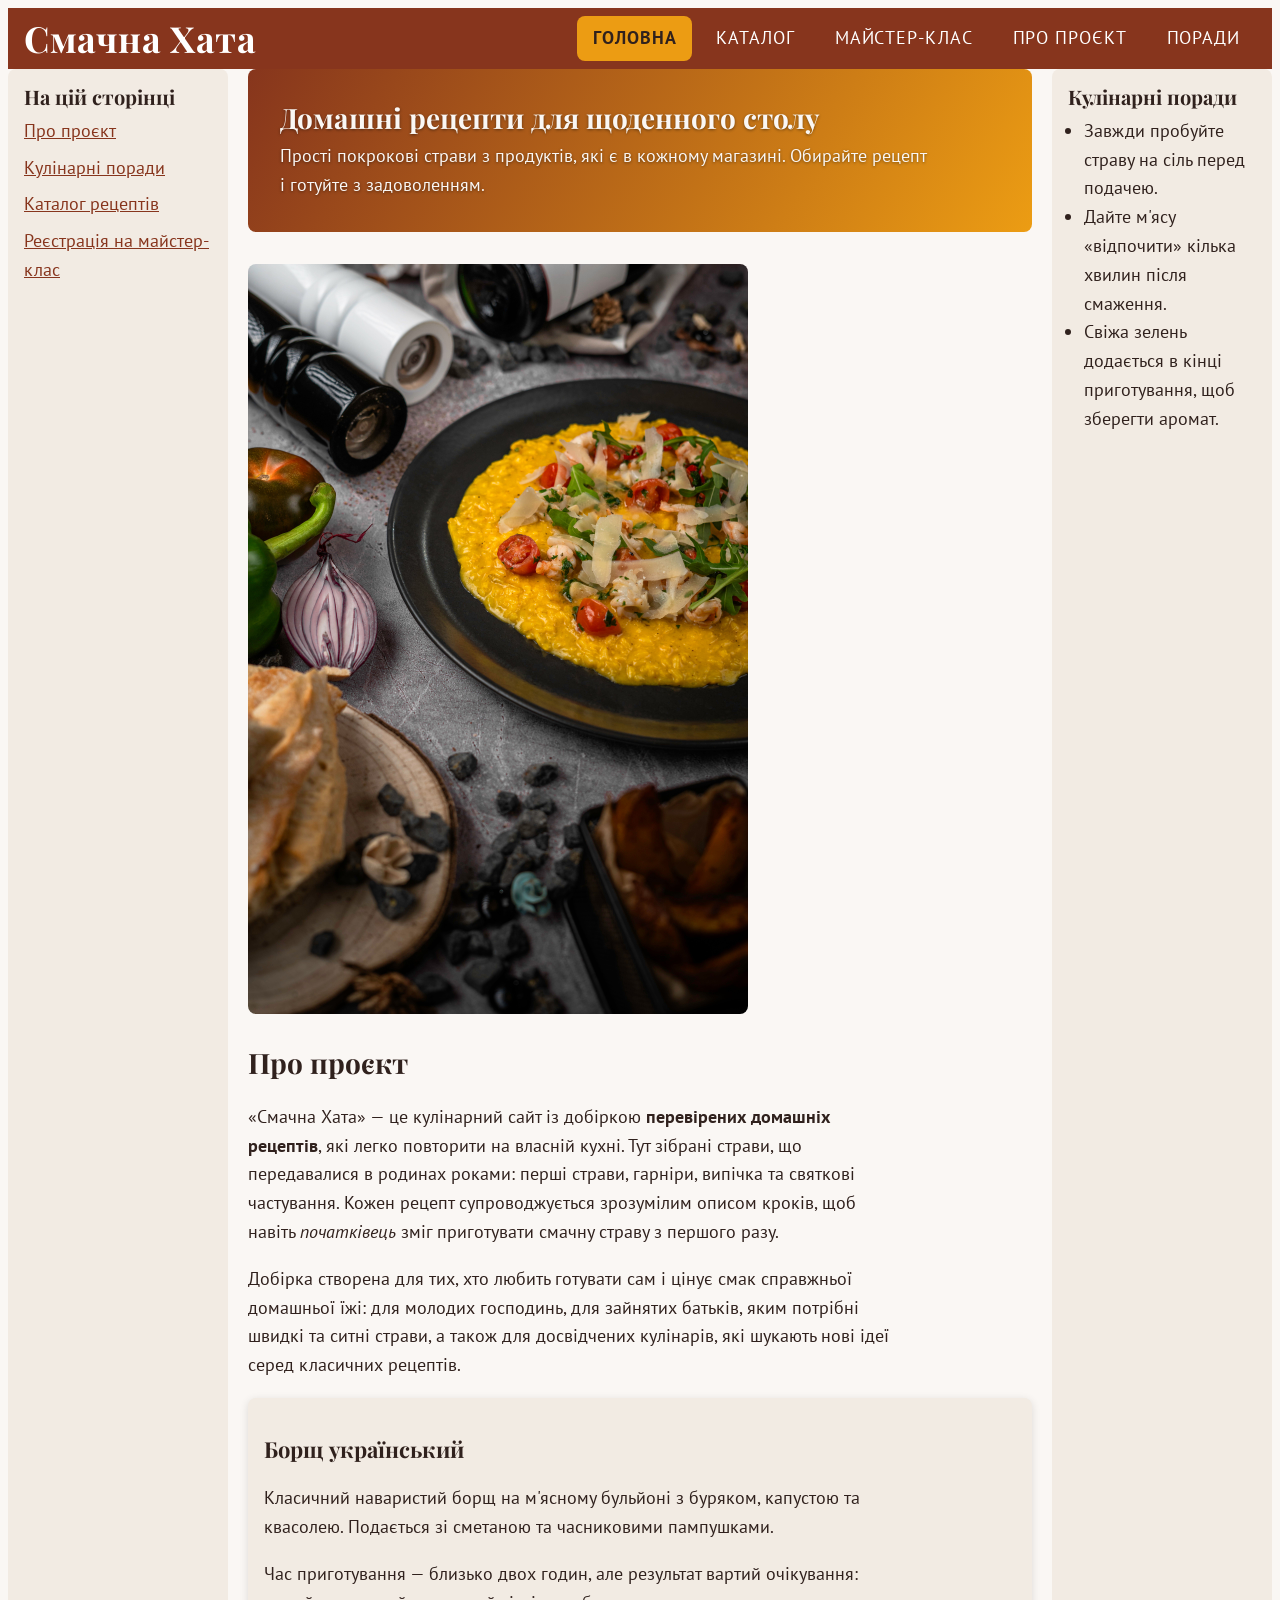
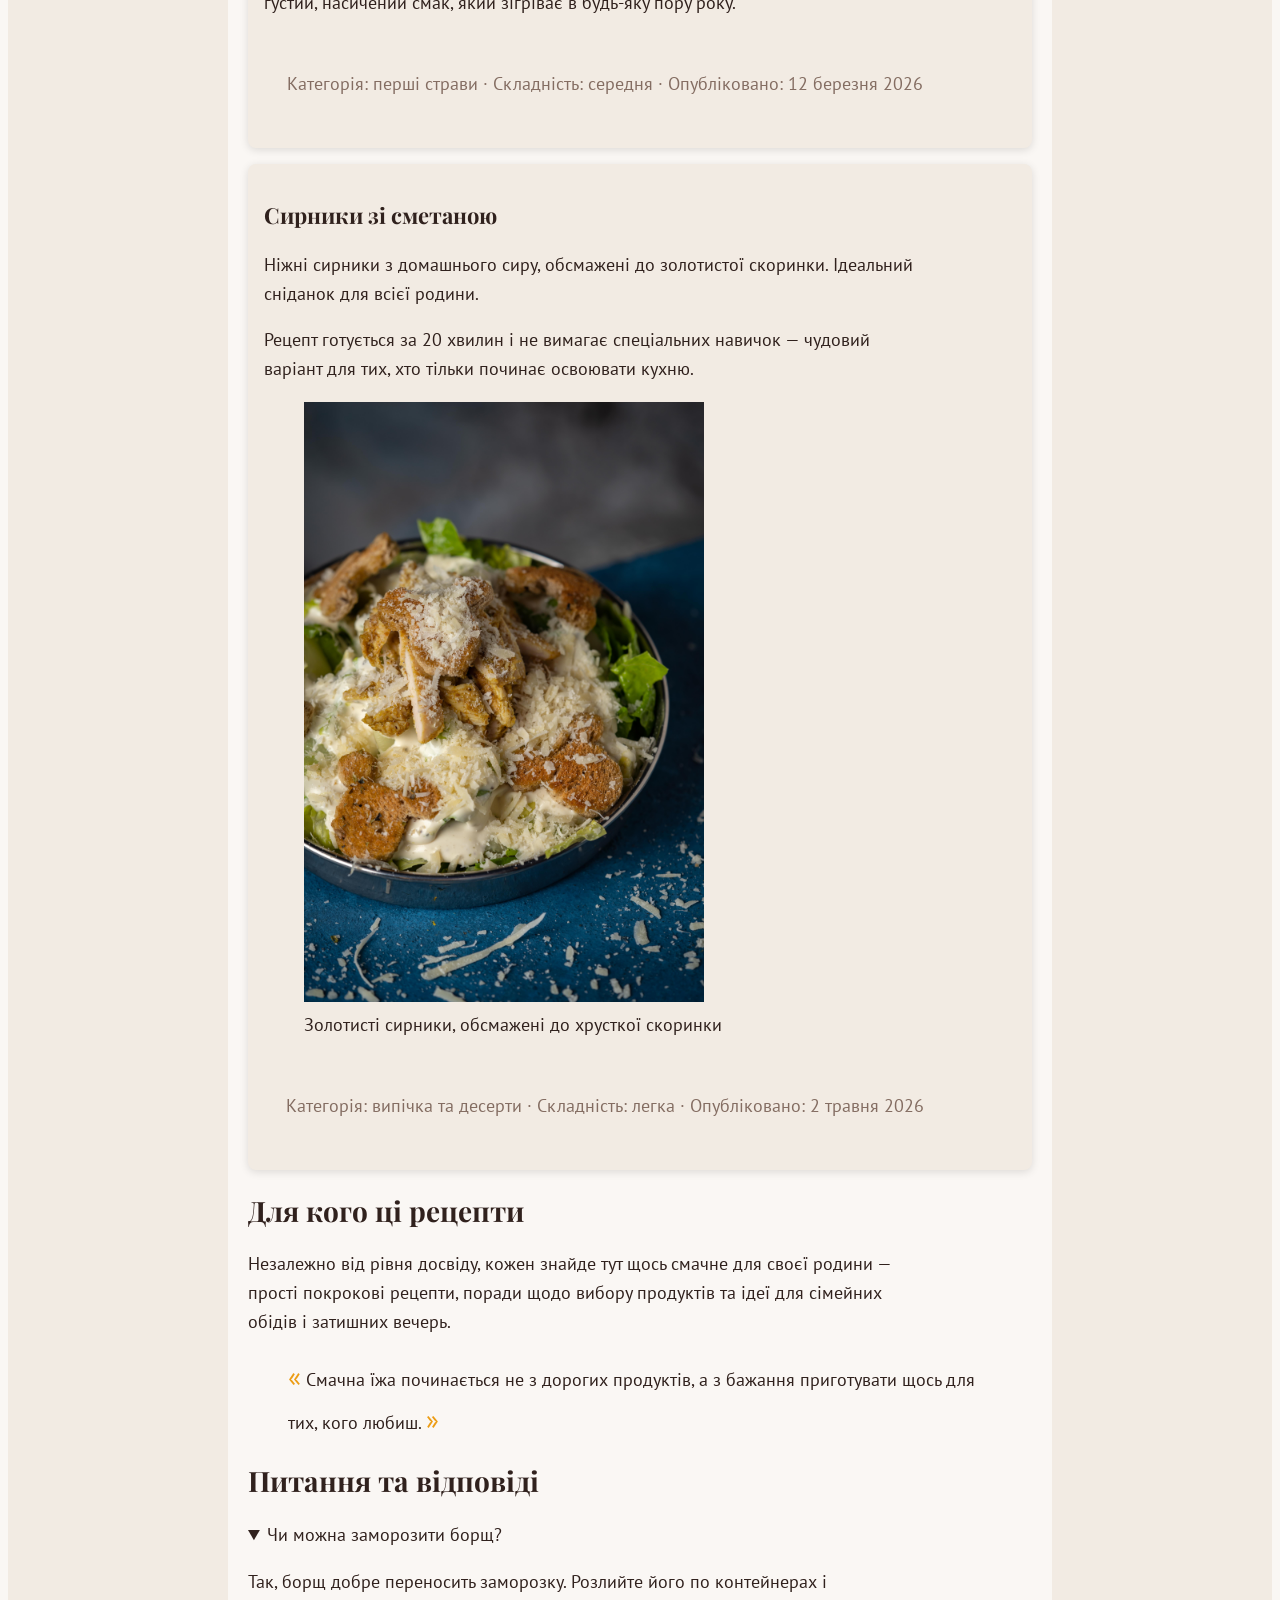
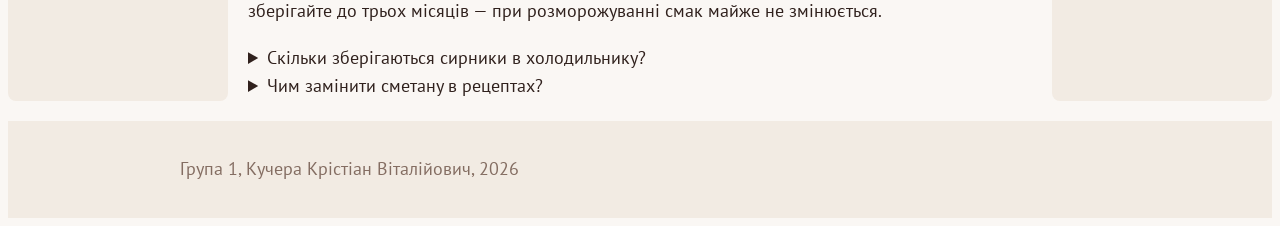
==== index.html @ b0f31255 "Додано макет сторінки через grid-template-areas" ====
<!DOCTYPE html>
<html lang="uk">

<head>
    <meta charset="UTF-8">
    <meta name="viewport" content="width=device-width, initial-scale=1.0">
    <title>Смачна Хата — домашні рецепти</title>
    <link rel="stylesheet" href="css/styles.css">
</head>

<body>

    <header class="site-header">
        <h1>Смачна Хата</h1>

        <nav aria-label="Головне меню">
            <ul class="menu">
                <li><a href="index.html" class="current">Головна</a></li>
                <li><a href="catalog.html">Каталог</a></li>
                <li><a href="form.html">Майстер-клас</a></li>
                <li><a href="#about">Про проєкт</a></li>
                <li><a href="#tips">Поради</a></li>
            </ul>
        </nav>
    </header>

    <div class="layout">

        <nav class="layout__nav" aria-label="Розділи сторінки">
            <h2>На цій сторінці</h2>
            <ul>
                <li><a href="#about">Про проєкт</a></li>
                <li><a href="#tips">Кулінарні поради</a></li>
                <li><a href="catalog.html">Каталог рецептів</a></li>
                <li><a href="form.html">Реєстрація на майстер-клас</a></li>
            </ul>
        </nav>

    <main class="layout__main">
        <section class="banner">
            <h2>Домашні рецепти для щоденного столу</h2>
            <p>Прості покрокові страви з продуктів, які є в кожному магазині. Обирайте рецепт і готуйте з задоволенням.</p>
        </section>
        <img src="images/borscht-dish.jpg" alt="Борщ, прикрашений свіжою зеленню"
            width="500" height="500" loading="lazy">
        <section id="about">
            <h2>Про проєкт</h2>
            <p>
                «Смачна Хата» — це кулінарний сайт із добіркою <strong>перевірених домашніх рецептів</strong>,
                які легко повторити на власній кухні. Тут зібрані страви, що передавалися в родинах роками:
                перші страви, гарніри, випічка та святкові частування. Кожен рецепт супроводжується
                зрозумілим описом кроків, щоб навіть <em>початківець</em> зміг приготувати смачну страву
                з першого разу.
            </p>
            <p>
                Добірка створена для тих, хто любить готувати сам і цінує смак справжньої домашньої їжі:
                для молодих господинь, для зайнятих батьків, яким потрібні швидкі та ситні страви, а
                також для досвідчених кулінарів, які шукають нові ідеї серед класичних рецептів.
            </p>

            <article class="card" id="promo">
                <header>
                    <h3>Борщ український</h3>
                </header>
                <p>
                    Класичний наваристий борщ на м'ясному бульйоні з буряком, капустою та квасолею.
                    Подається зі сметаною та часниковими пампушками.
                </p>
                <p>
                    Час приготування — близько двох годин, але результат вартий очікування: густий,
                    насичений смак, який зігріває в будь-яку пору року.
                </p>
                
                <footer>
                    <p>Категорія: перші страви · Складність: середня ·
                        Опубліковано: <time datetime="2026-03-12">12 березня 2026</time>
                    </p>
                </footer>
            </article>

            <article class="card">
                <header>
                    <h3>Сирники зі сметаною</h3>
                </header>
                <p>
                    Ніжні сирники з домашнього сиру, обсмажені до золотистої скоринки. Ідеальний
                    сніданок для всієї родини.
                </p>
                <p>
                    Рецепт готується за 20 хвилин і не вимагає спеціальних навичок — чудовий варіант
                    для тих, хто тільки починає освоювати кухню.
                </p>
                <figure>
                    <img src="images/syrnyky-dish.jpg" alt="Готові сирники, викладені на тарілку"
                        width="400" height="600" loading="lazy">
                    <figcaption>Золотисті сирники, обсмажені до хрусткої скоринки</figcaption>
                </figure>
                <footer>
                    <p>Категорія: випічка та десерти · Складність: легка ·
                        Опубліковано: <time datetime="2026-05-02">2 травня 2026</time>
                    </p>
                </footer>
            </article>
        </section>

        <section>
            <h2>Для кого ці рецепти</h2>
            <p>
                Незалежно від рівня досвіду, кожен знайде тут щось смачне для своєї родини — прості
                покрокові рецепти, поради щодо вибору продуктів та ідеї для сімейних обідів і затишних
                вечерь.
            </p>
            <blockquote>
                Смачна їжа починається не з дорогих продуктів, а з бажання приготувати щось для тих,
                кого любиш.
            </blockquote>
        </section>

        <section>
            <h2>Питання та відповіді</h2>

            <details open>
                <summary>Чи можна заморозити борщ?</summary>
                <p>
                    Так, борщ добре переносить заморозку. Розлийте його по контейнерах і зберігайте
                    до трьох місяців — при розморожуванні смак майже не змінюється.
                </p>
            </details>

            <details>
                <summary>Скільки зберігаються сирники в холодильнику?</summary>
                <p>
                    Готові сирники варто зʼїсти протягом двох днів, зберігаючи їх у закритому контейнері
                    в холодильнику. Розігрівати краще на сковороді, а не в мікрохвильовці.
                </p>
            </details>

            <details>
                <summary>Чим замінити сметану в рецептах?</summary>
                <p>
                    Сметану можна замінити натуральним йогуртом без цукру — смак стане трохи легшим,
                    але текстура страви залишиться подібною.
                </p>
            </details>
        </section>

    </main>

        <aside class="layout__aside" id="tips">
            <h2>Кулінарні поради</h2>
            <ul>
                <li>Завжди пробуйте страву на сіль перед подачею.</li>
                <li>Дайте м'ясу «відпочити» кілька хвилин після смаження.</li>
                <li>Свіжа зелень додається в кінці приготування, щоб зберегти аромат.</li>
            </ul>
        </aside>

    <footer class="layout__footer">
        <p>Група 1, Кучера Крістіан Віталійович, 2026</p>
    </footer>
</div>

</body>

</html>
---- css/styles.css ----
/* =========================================================
   Смачна Хата — кулінарний сайт
   Варіант: домашні рецепти
   Кучера Крістіан Віталійович, Група 1, вересень 2026
   ========================================================= */

/* Шрифти з Google Fonts (з кирилицею) */
@import url('https://fonts.googleapis.com/css2?family=Playfair+Display:wght@700&family=PT+Sans:wght@400;700&display=swap');

*,
*::before,
*::after {
    box-sizing: border-box;
}
:root {
    /* Палітра варіанта */
    --color-brand: hsl(14 65% 32%);
    --color-accent: hsl(38 85% 50%);
    --color-bg: hsl(30 40% 97%);
    --color-surface: hsl(30 35% 92%);
    --color-text: hsl(15 25% 15%);
    --color-muted: hsl(20 15% 45%);

    /* Інші змінні */
    --radius: 0.5rem;
    --space: 1rem;
    --shadow: 0 2px 8px rgb(0 0 0 / 12%);
    --font-heading: "Playfair Display", Georgia, "Times New Roman", serif;
    --font-body: "PT Sans", "Segoe UI", Arial, sans-serif;

    /* Розміри */
    --space-xs: 0.25rem;
    --space-sm: 0.5rem;
    --space-md: 1rem;
    --space-lg: 2rem;
    --card-width: 260px;
        /* Макет */
    --gap: 1.25rem;
    --min-col: 240px;
    --sidebar: 220px;
}

/* Базова типографіка */
html {
    font-size: 100%;
}

img {
    max-width: 100%;
}

body {
    font-family: var(--font-body);
    font-size: 1.125rem;
    line-height: 1.6;
    color: var(--color-text);
    background-color: var(--color-bg);
}

h1,
h2,
h3 {
    font-family: var(--font-heading);
    line-height: 1.2;
}

h1 {
    font-size: 2.25rem;
}

h2 {
    font-size: 1.75rem;
}

h3 {
    font-size: 1.375rem;
}

p {
    max-width: 65ch;
}

/* Якщо --shadow раптом не оголошено — підстрахуємось запасним значенням */
article {
    background-color: var(--color-surface);
    border-radius: var(--radius);
    padding: var(--space);
    box-shadow: var(--shadow, 0 2px 8px rgb(0 0 0 / 10%));
    margin-bottom: var(--space);
}

/* --- Шапка сайту --- */
header {
    background-color: var(--color-brand);
    color: white;
    padding: var(--space);
}

header h1 {
    color: white;
    margin-top: 0;
}

/* --- Шапка і меню на Flexbox --- */
.site-header {
    display: flex;
    flex-wrap: wrap;
    align-items: center;
    justify-content: space-between;
    gap: var(--gap);
}

.site-header h1 {
    margin: 0;
}

.menu {
    display: flex;
    flex-wrap: wrap;
    gap: var(--space-sm);
    list-style: none;
    margin: 0;
    padding: 0;
}

.menu a {
    display: block;
    padding: var(--space-sm) var(--space-md);
    text-decoration: none;
    text-transform: uppercase;
    /* letter-spacing задаємо тут, де текст великими літерами */
    letter-spacing: 0.05em;
    border-radius: var(--radius);
}

/* .menu a:link сильніше за загальне a:link, тому колір меню не перебивається */
.menu a:link,
.menu a:visited {
    color: white;
}

.menu a:hover,
.menu a.current:link,
.menu a.current:visited {
    background-color: var(--color-accent);
    color: var(--color-text);
}

.menu a.current {
    font-weight: bold;
}

/* --- Підвал сайту --- */
footer {
    background-color: var(--color-surface);
    color: var(--color-muted);
    padding: var(--space);
    text-align: center;
    margin-top: var(--space);
}

/* --- Таблиця каталогу --- */
table {
    border-collapse: collapse;
    width: 100%;
    margin-bottom: var(--space);
}

caption {
    text-align: left;
    font-weight: bold;
    margin-bottom: 0.5rem;
    font-family: var(--font-heading);
}

th,
td {
    border: 1px solid var(--color-muted);
    padding: 0.5rem 0.75rem;
    text-align: left;
}

thead th {
    background-color: var(--color-brand);
    color: white;
}

/* Рахуємо колонки з кінця рядка — так вирівнювання не зсувається
   через rowspan у стовпці "Категорія" */
tbody td:nth-last-child(1),
tbody td:nth-last-child(3) {
    text-align: right;
}

/* 2n = кожен другий рядок (парні) */
tbody tr:nth-child(2n) {
    background-color: var(--color-surface);
}

tbody tr:hover {
    background-color: var(--color-accent);
}

/* --- Форма реєстрації --- */
fieldset {
    border: 1px solid var(--color-muted);
    border-radius: var(--radius);
    padding: var(--space);
    margin-bottom: var(--space);
}

legend {
    font-family: var(--font-heading);
    font-weight: bold;
    padding: 0 0.5rem;
    color: var(--color-brand);
}

label {
    font-weight: bold;
}

input,
select,
textarea {
    width: 100%;
    max-width: 28rem;
    padding: 0.5rem;
    margin-top: 0.25rem;
    margin-bottom: 0.75rem;
    border: 1px solid var(--color-muted);
    border-radius: var(--radius);
    font-family: var(--font-body);
    font-size: 1rem;
}

/* Автоматична зірочка на обов'язкових полях, без правок у розмітці */
label:has(~ input:required)::after,
label:has(~ select:required)::after {
    content: " *";
    color: var(--color-accent);
}

/* Підсвічуємо тільки під час фокусу — інакше форма виглядала б
   "зламаною" червоним кольором одразу після завантаження сторінки */
input:focus:invalid {
    border-color: #b3261e;
    background-color: hsl(4 60% 96%);
}

input:focus:valid {
    border-color: #2e7d32;
    background-color: hsl(120 40% 96%);
}

/* --- Кнопки --- */
button[type="submit"] {
    background-color: var(--color-accent);
    color: var(--color-text);
    border: none;
    padding: 0.6rem 1.25rem;
    border-radius: var(--radius);
    font-weight: bold;
    cursor: pointer;
}

button[type="reset"] {
    background-color: transparent;
    color: var(--color-muted);
    border: 1px solid var(--color-muted);
    padding: 0.6rem 1.25rem;
    border-radius: var(--radius);
    cursor: pointer;
}

/* =========================================================
   Обов'язковий набір селекторів
   ========================================================= */

/* Заокруглюємо тільки крайні пункти меню */
nav li:first-child a {
    border-top-left-radius: var(--radius);
    border-bottom-left-radius: var(--radius);
}

nav li:last-child a {
    border-top-right-radius: var(--radius);
    border-bottom-right-radius: var(--radius);
}

/* Підсвічуємо обраний перемикач/прапорець */
input[type="radio"]:checked,
input[type="checkbox"]:checked {
    outline: 2px solid var(--color-accent);
}

/* Лапки навколо цитати */
blockquote::before {
    content: "«";
    color: var(--color-accent);
    font-size: 1.5em;
}

blockquote::after {
    content: "»";
    color: var(--color-accent);
    font-size: 1.5em;
}

/* Комбінатор-нащадок (пробіл) використовується по всьому файлу вище.
   Тут — ще два типи: */

/* ">" — тільки h1, що є прямим нащадком header */
header>h1 {
    letter-spacing: 0.02em;
}

/* "+" — тільки абзац одразу після h2 */
h2+p {
    margin-top: 0.5rem;
}

/* Позначаємо зовнішні посилання стрілочкою */
a[href^="http"]::after {
    content: " ↗";
    color: var(--color-accent);
}

/* --- Стани посилань LVHFA ---
   Порядок важливий: усі стани мають однакову вагу, тому виграє
   те правило, яке стоїть у файлі нижче. Порушиш порядок —
   і, наприклад, :hover перестане працювати нормально. */
a:link {
    color: var(--color-brand);
}

a:visited {
    color: var(--color-muted);
}

a:hover {
    color: var(--color-accent);
}

a:focus-visible {
    outline: 2px solid var(--color-accent);
    outline-offset: 2px;
}

a:active {
    color: var(--color-text);
}

/* =========================================================
   Демонстрація специфічності
   h3          → (0,0,1)
   .card h3    → (0,1,1)
   #promo h3   → (1,1,1)  ← перемагає, бо є id
   ========================================================= */
/* h3       { color: var(--color-text); } */
/* .card h3 { color: var(--color-muted); } */
#promo h3 {
    color: var(--color-text);
}

/* inline style="color: green;" переміг би все вище — у нього
   специфічність вища за будь-який id. Тому inline-стилі й не
   використовують для нормальної стилізації. */
/* <h3 style="color: green;">Борщ український</h3> */


/* ===== Картки каталогу ===== */
.cards {
    display: grid;
    grid-template-columns: repeat(auto-fit, minmax(var(--min-col), 1fr));
    gap: var(--gap);
    margin: var(--space-md) 0 0;
}

/* Пишемо .cards .card, щоб не зачепити статті-картки на головній з LR4.
   Падінг від правила article тут скидаємо: картинка має йти від краю до краю. */
.cards .card {
    display: flex;
    flex-direction: column;
    margin: 0;
    padding: 0;
    background-color: var(--color-surface);
    border: 1px solid var(--color-muted);
    border-radius: var(--radius);
    box-shadow: var(--shadow);
    /* overflow: hidden обрізає кути картинки по заокругленню картки, інакше вони б стирчали */
    overflow: hidden;
}

.card__body {
    padding: var(--space-md);
}

.card__img {
    /* block, бо img за замовчуванням рядковий і лишає під собою зайві пікселі */
    flex-shrink: 0;
    display: block;
    width: 100%;
    aspect-ratio: 4 / 3;
    object-fit: cover;
    object-position: center;
}

/* Три крапки працюють тільки всі разом: nowrap + overflow + ellipsis */
.card__title {
    margin: 0 0 var(--space-sm);
    line-height: 1.3;
    white-space: nowrap;
    overflow: hidden;
    text-overflow: ellipsis;
}

.card__meta,
.card__id {
    margin: 0 0 var(--space-sm);
}

.card__meta {
    color: var(--color-muted);
}

.card__id {
    font-size: 0.9rem;
}


/* ===== Бейдж і липка шапка ===== */

/* Абсолютний елемент рахує top і right від найближчого предка з position,
   відмінним від static. Без relative такого предка в картки немає, і в моєму
   експерименті бейджі злетіли в правий верхній кут усієї сторінки й склались
   купою в одному місці. */
.cards .card {
    position: relative;
}

.card__badge {
    position: absolute;
    top: var(--space-sm);
    right: var(--space-sm);
    padding: var(--space-xs) var(--space-sm);
    background-color: var(--color-accent);
    color: var(--color-text);
    font-size: 0.8rem;
    font-weight: bold;
    border-radius: 999px;
}

/* z-index працює лише на елементах з position, тому шапці потрібні обидва:
   sticky її прилипає, а z-index тримає над картками, у яких теж є position.
   Пишемо body > header, щоб не зробити липкими header усередині статей. */
body > header {
    position: sticky;
    top: 0;
    z-index: 10;
    padding: var(--space-sm) var(--space-md);
    background-color: var(--color-brand);
}

main > img {
    display: block;
    max-width: 100%;
    height: auto;
    margin: 0 0 var(--space-lg);
    border-radius: var(--radius);
}


/* ===== Градієнтний банер ===== */
.banner {
    width: min(100%, 900px);
    margin: 0 auto var(--space-lg);
    padding: var(--space-lg);
    border-radius: var(--radius);
    color: var(--color-bg);
    background-image: linear-gradient(120deg, var(--color-brand), var(--color-accent));
    /* тінь, щоб світлий кінець градієнта не з'їдав літери */
    text-shadow: 0 1px 3px rgb(0 0 0 / 45%);
}

.banner h2 {
    margin: 0 0 var(--space-sm);
}

.banner p {
    margin: 0;
}

article header {
    background-color: transparent;
    color: inherit;
    padding: 0;
}

/* ===== Макет сторінки через grid-template-areas ===== */
.layout {
    display: grid;
    grid-template-columns: var(--sidebar) 1fr var(--sidebar);
    grid-template-areas:
        "nav  main side"
        "foot foot foot";
    gap: var(--gap);
}

.layout__nav {
    grid-area: nav;
}

.layout__main {
    grid-area: main;
    min-width: 0; /* без цього широка таблиця розпирала б середню колонку */
}

.layout__aside {
    grid-area: side;
}

.layout__footer {
    grid-area: foot;
    margin-top: 0; /* відступ зверху вже дає gap сітки */
}

/* Бічні колонки */
.layout__nav,
.layout__aside {
    padding: var(--space-md);
    background-color: var(--color-surface);
    border-radius: var(--radius);
}

.layout__nav h2,
.layout__aside h2 {
    font-size: 1.25rem;
    margin: 0 0 var(--space-sm);
}

.layout__nav ul {
    display: grid;
    gap: var(--space-sm);
    list-style: none;
    margin: 0;
    padding: 0;
}

.layout__aside ul {
    margin: 0;
    padding-left: var(--space-md);
}

/* ===== Демонстрація: схлопування відступів ===== */
/* Схлопування вертикальних відступів (margin collapse).
   Якщо розкоментувати блок нижче, відстань між абзацами .card__meta
   і .card__id буде НЕ 24+16=40px, а 24px: два вертикальні відступи, що
   стикаються, не додаються, а зливаються в один, більший із двох.
   Горизонтальні відступи так не поводяться, вони завжди додаються.
   Тому в цій роботі вертикальні відступи задані тільки в один бік, знизу.

.card__meta { margin-bottom: 24px; }
.card__id { margin-top: 16px; }
*/
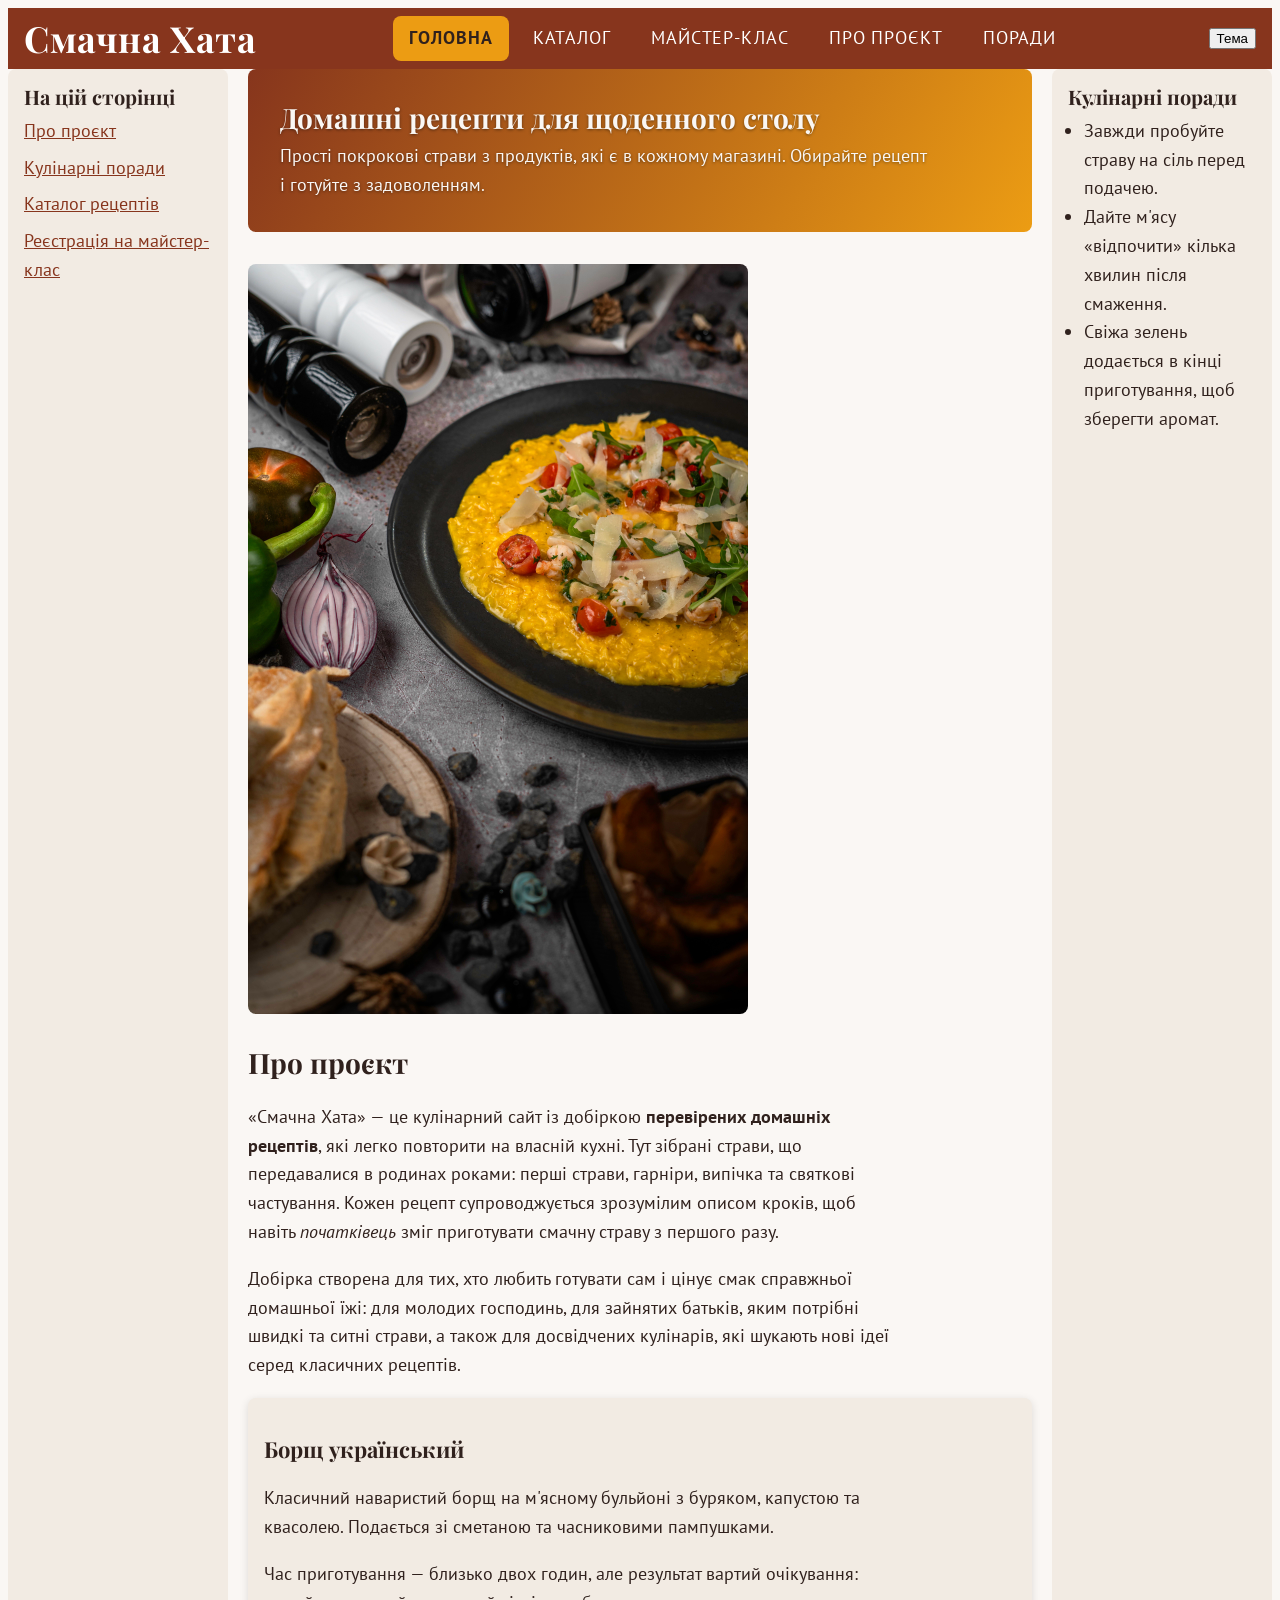
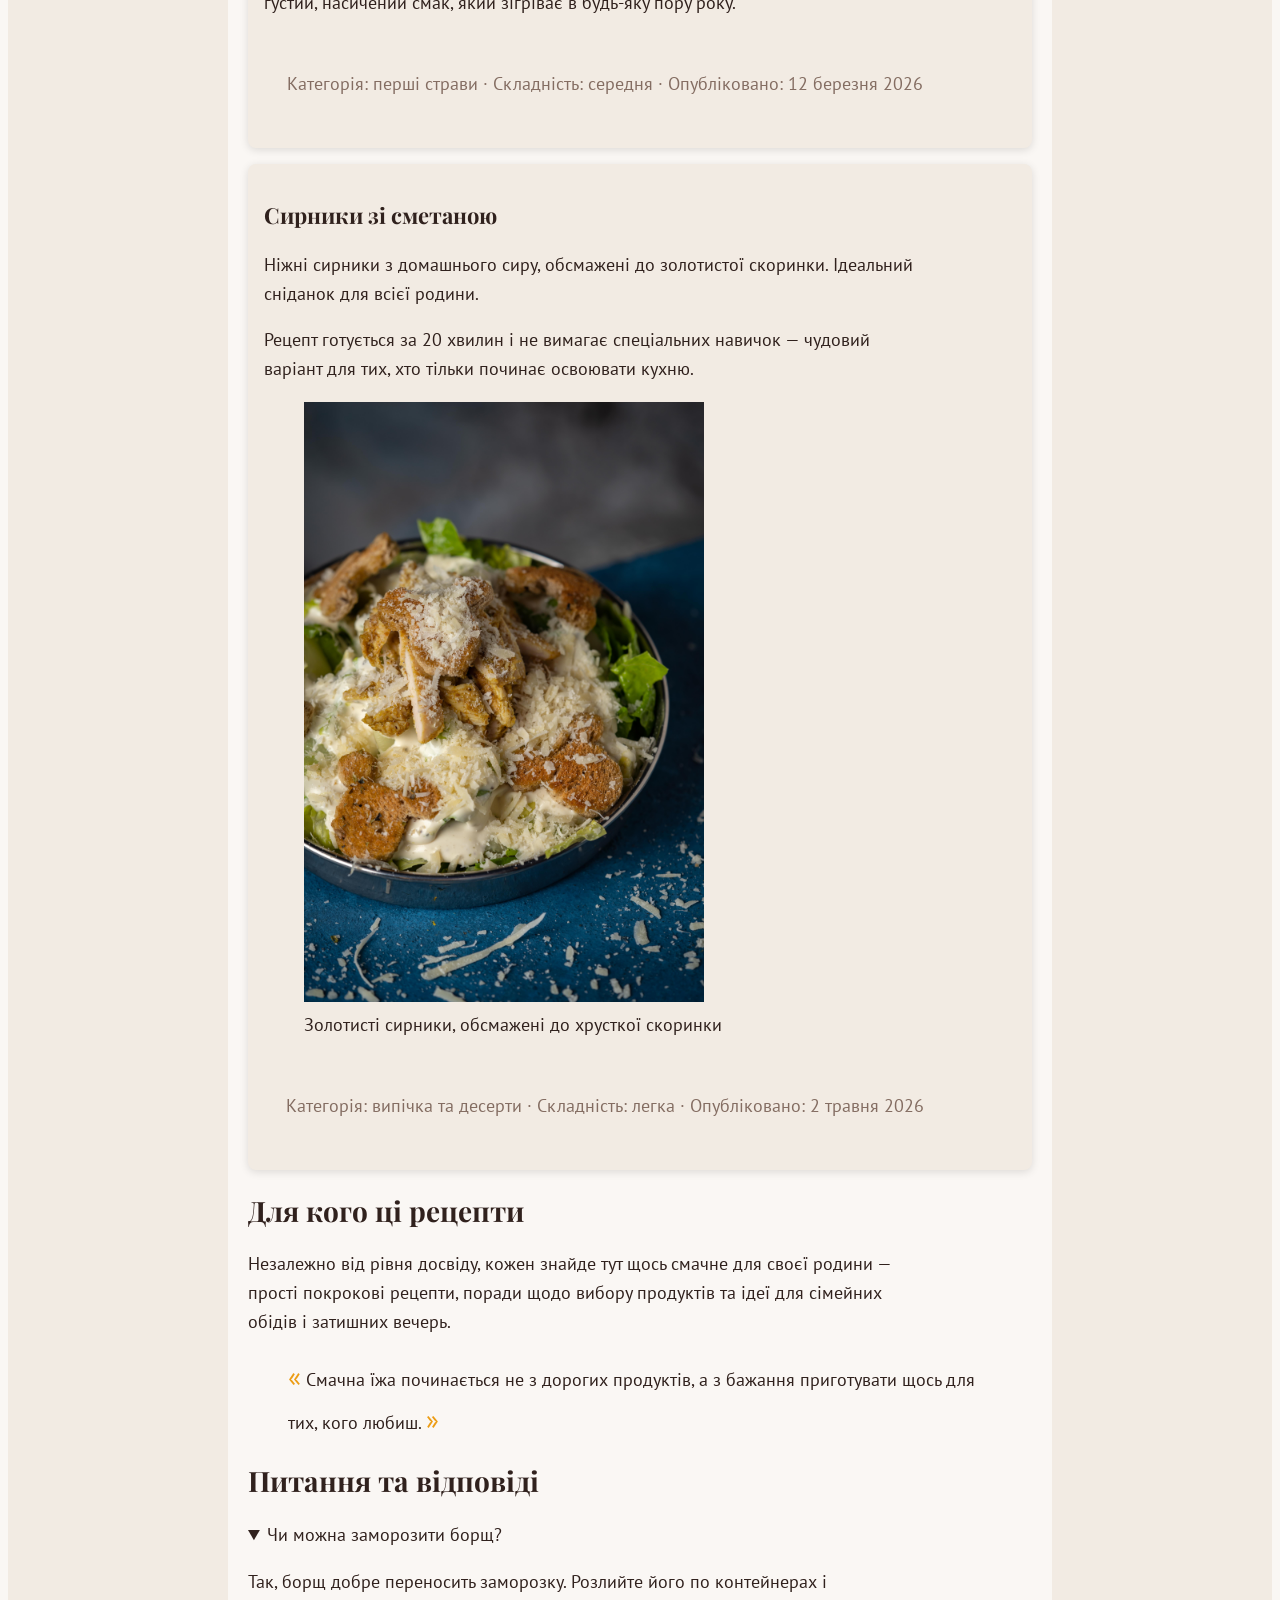
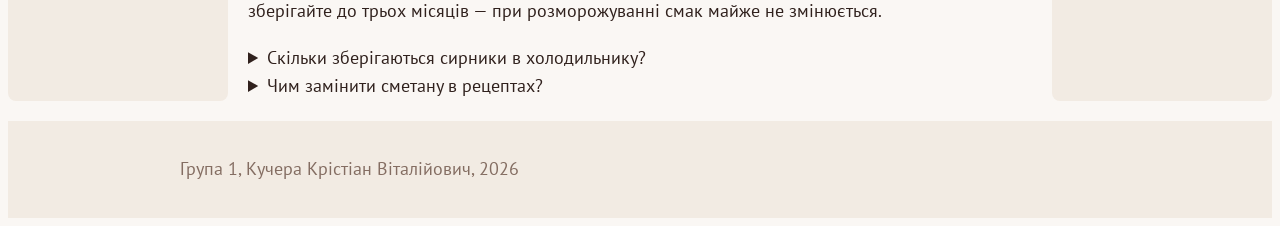
==== commit dee70b58: "Додано Dark Theme" ====
--- a/index.html
+++ b/index.html
@@ -22,6 +22,7 @@
                 <li><a href="#tips">Поради</a></li>
             </ul>
         </nav>
+         <button onclick="document.body.classList.toggle('dark-theme')">Тема</button>
     </header>
 
     <div class="layout">
--- a/css/styles.css
+++ b/css/styles.css
@@ -552,6 +552,98 @@
     padding-left: var(--space-md);
 }
 
+/* ===== Притиснутий футер ===== */
+/* Росте .layout (а на form.html, де макета немає, росте main). flex: 1 віддає
+   йому весь вільний простір колонки body. height: 100% тут не годиться: поруч
+   ще шапка і футер, і разом вони вилізли б за межі вікна. */
+body {
+    display: flex;
+    flex-direction: column;
+    min-height: 100vh;
+    margin: 0;
+    padding: var(--space-sm);
+}
+
+.layout {
+    flex: 1;
+    /* ряд зі змістом росте, ряд футера лишається по вмісту */
+    grid-template-rows: 1fr auto;
+}
+
+main {
+    flex: 1;
+}
+
+/* ===== Кнопки внизу першої картки ===== */
+.card__actions {
+    display: flex;
+    flex-wrap: wrap;
+    gap: var(--space-sm);
+    margin: auto var(--space-md) var(--space-md);
+}
+
+/* усередині обгортки відступи вже дає вона сама */
+.card__actions .card__action {
+    margin: 0;
+    flex: 1;
+}
+
+.card__actions button {
+    flex: 1;
+    padding: var(--space-sm) var(--space-md);
+    font: inherit;
+    color: var(--color-muted);
+    background-color: transparent;
+    border: 1px solid var(--color-muted);
+    border-radius: var(--radius);
+    cursor: pointer;
+}
+
+/* ===== Модальне вікно ===== */
+/* z-index тут не потрібен: showModal() виводить вікно в top layer, окремий шар
+   браузера над усією сторінкою. Шапка з LR5 жила в одному шарі з картками і
+   змагалась із ними за порядок накладання, тому їй z-index був потрібен. */
+dialog {
+    width: min(90%, 420px);
+    padding: var(--space-lg);
+    border: none;
+    border-radius: var(--radius);
+    background-color: var(--color-surface);
+    color: var(--color-text);
+    box-shadow: 0 12px 28px rgb(0 0 0 / 35%);
+}
+
+/* затемнення малює браузер, окремий елемент для нього не потрібен */
+dialog::backdrop {
+    background: rgb(0 0 0 / 55%);
+}
+
+/* Поки модалка відкрита, блокуємо прокручування сторінки позаду */
+body:has(dialog[open]) {
+    overflow: hidden;
+}
+
+dialog h2 {
+    margin-top: 0;
+}
+
+dialog button {
+    padding: var(--space-sm) var(--space-md);
+    font: inherit;
+    font-weight: bold;
+    background-color: var(--color-accent);
+    color: var(--color-text);
+    border: none;
+    border-radius: var(--radius);
+    cursor: pointer;
+}
+
+.dark-theme {
+  --color-bg: #1b2631;
+  --color-surface: #22313f;
+  --color-text: #eaeded;
+  --color-accent: #5dade2;
+}
 /* ===== Демонстрація: схлопування відступів ===== */
 /* Схлопування вертикальних відступів (margin collapse).
    Якщо розкоментувати блок нижче, відстань між абзацами .card__meta
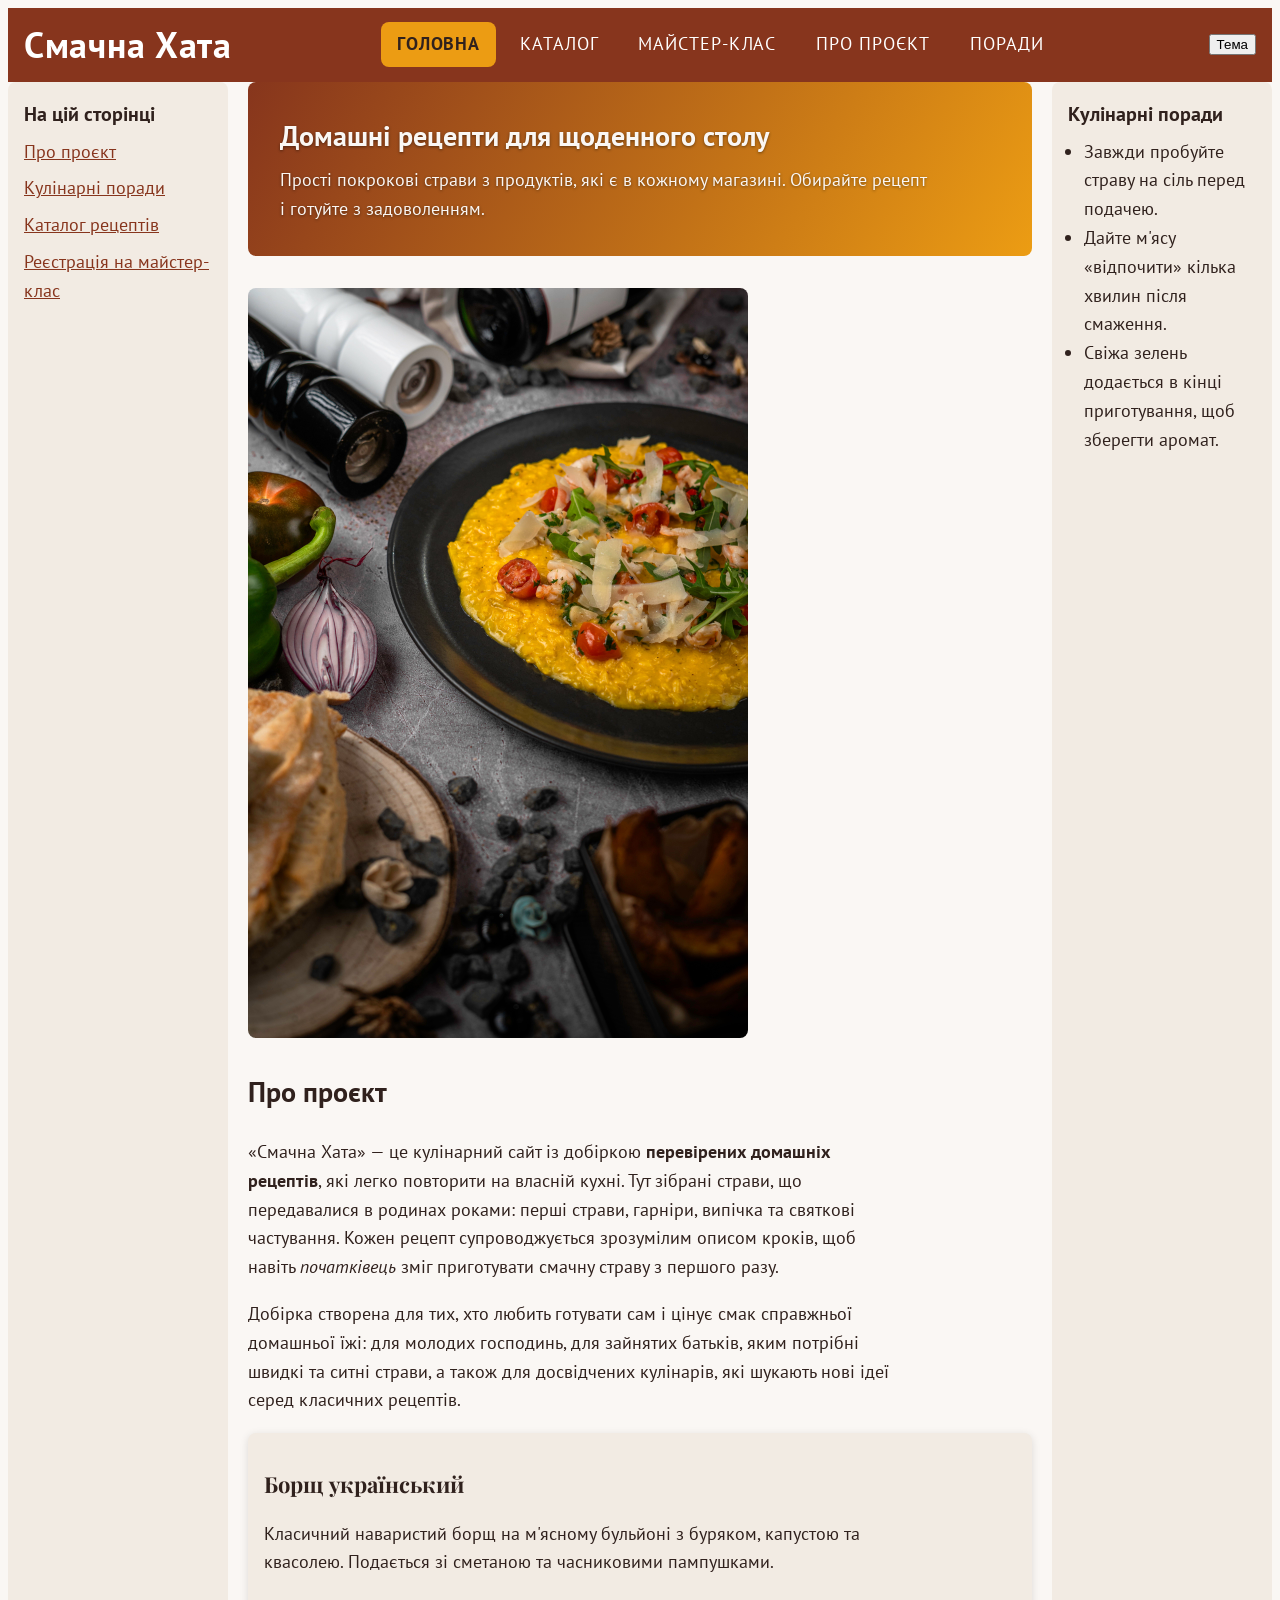
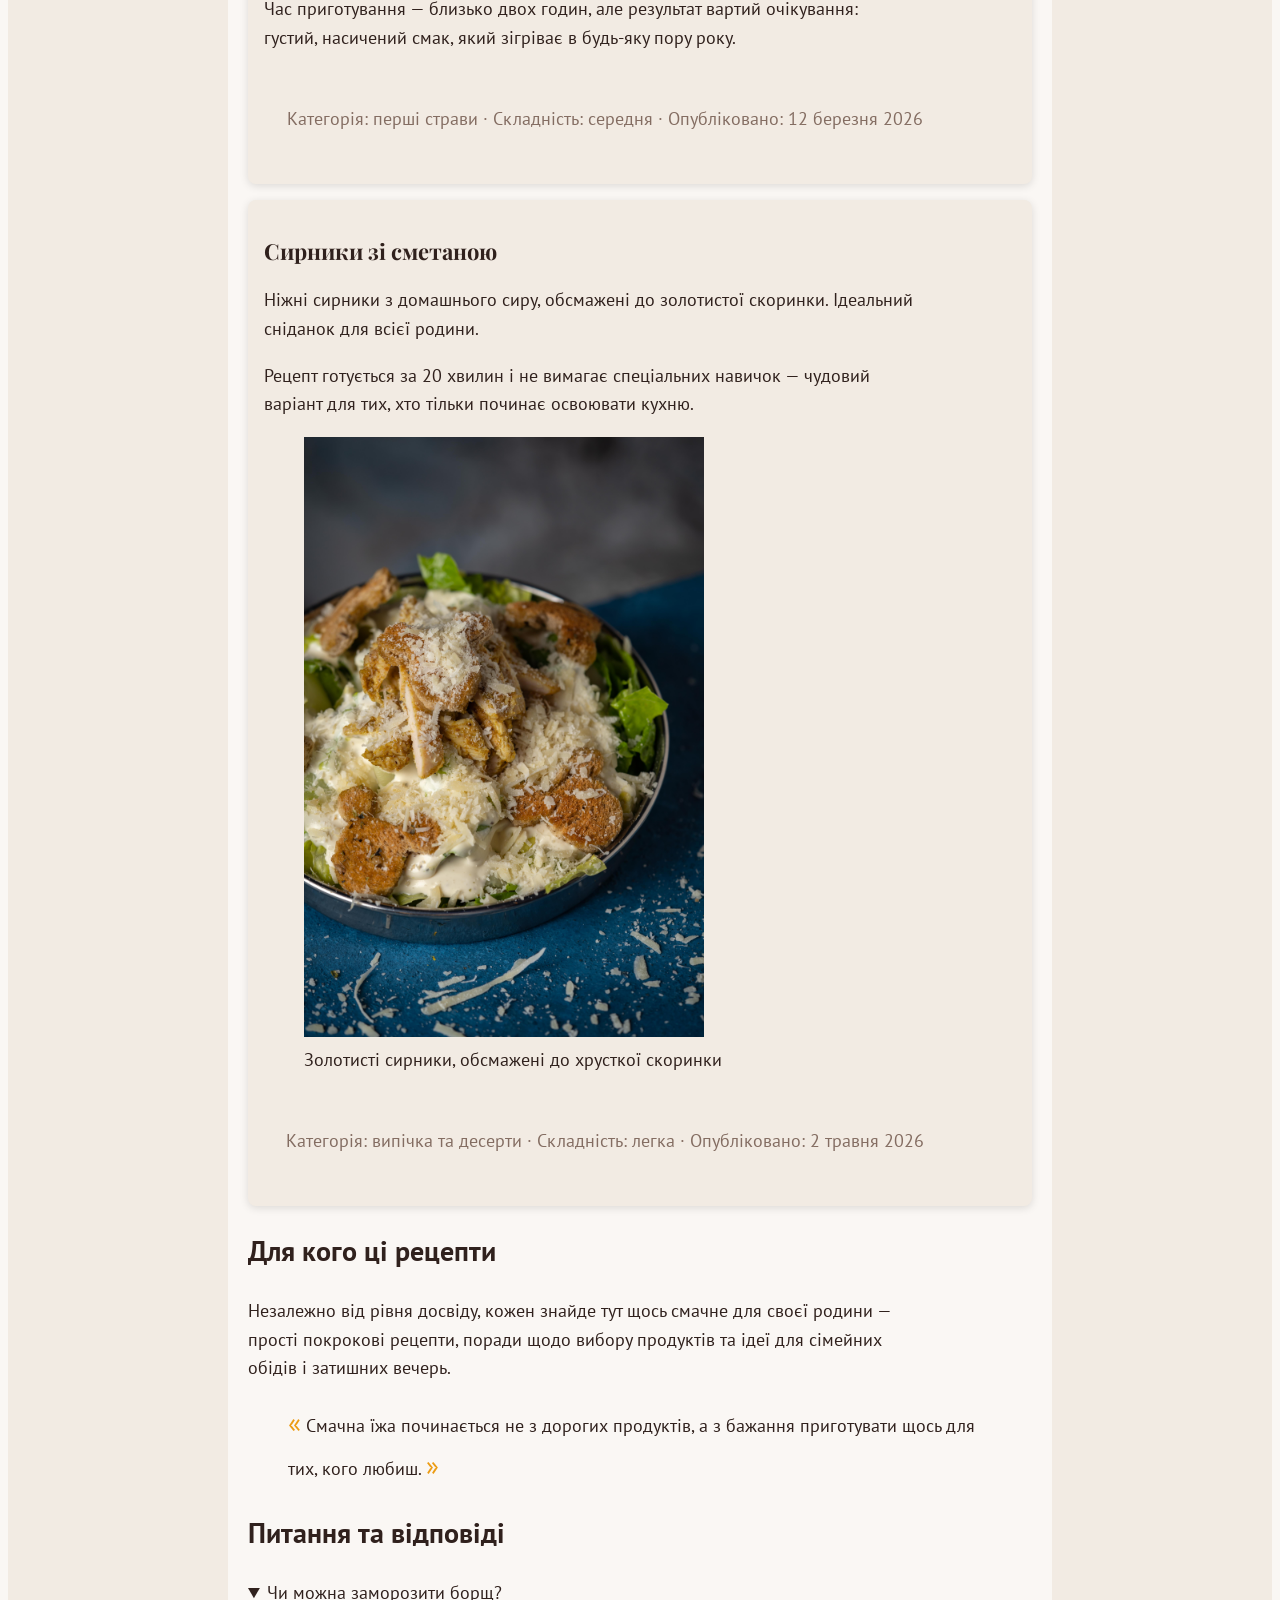
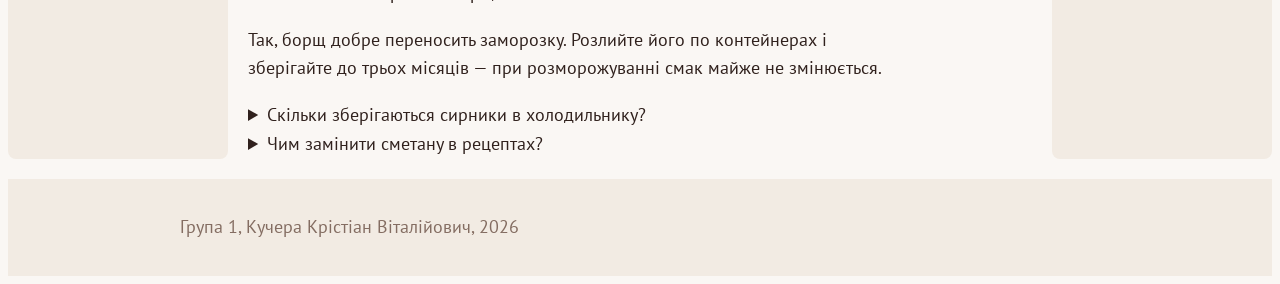
==== commit 12ea6e72: "Гнучкі медіа і базові стилі mobile-first" ====
--- a/index.html
+++ b/index.html
@@ -3,7 +3,7 @@
 
 <head>
     <meta charset="UTF-8">
-    <meta name="viewport" content="width=device-width, initial-scale=1.0">
+    <meta name="viewport" content="width=device-width, initial-scale=1">
     <title>Смачна Хата — домашні рецепти</title>
     <link rel="stylesheet" href="css/styles.css">
 </head>
--- a/css/styles.css
+++ b/css/styles.css
@@ -12,6 +12,24 @@
 *::after {
     box-sizing: border-box;
 }
+
+/* max-width: 100% не дає зображенню бути ширшим за свій блок: без цього одна
+   завелика картинка розпирає сторінку, і на телефоні з’являється горизонтальна
+   прокрутка. height: auto зберігає пропорції, коли ширина стискається. */
+img,
+video,
+iframe {
+    max-width: 100%;
+    height: auto;
+}
+
+/* ===== Адаптив (mobile-first) =====
+   база              — телефон,  ≤ 767px
+   min-width: 768px  — планшет,  768–1023px
+   min-width: 1024px — десктоп,  ≥ 1024px
+   Усі медіазапити пишемо тільки через min-width і ставимо поруч
+   із компонентом, якого вони стосуються. */
+
 :root {
     /* Палітра варіанта */
     --color-brand: hsl(14 65% 32%);
@@ -41,10 +59,6 @@
 }
 
 /* Базова типографіка */
-html {
-    font-size: 100%;
-}
-
 img {
     max-width: 100%;
 }
@@ -57,8 +71,13 @@
     background-color: var(--color-bg);
 }
 
-h1,
-h2,
+h1 {
+    font-size: clamp(1.75rem, 6vw, 2.25rem);
+}
+
+h2 {
+    font-size: clamp(1.4rem, 4.5vw, 1.75rem);
+}
 h3 {
     font-family: var(--font-heading);
     line-height: 1.2;
@@ -164,6 +183,15 @@
     border-collapse: collapse;
     width: 100%;
     margin-bottom: var(--space);
+}
+
+/* Широка таблиця прокручується всередині свого контейнера, а не всією сторінкою */
+.table-wrap {
+    overflow-x: auto;
+}
+
+.table-wrap table {
+    min-width: 36rem;
 }
 
 caption {
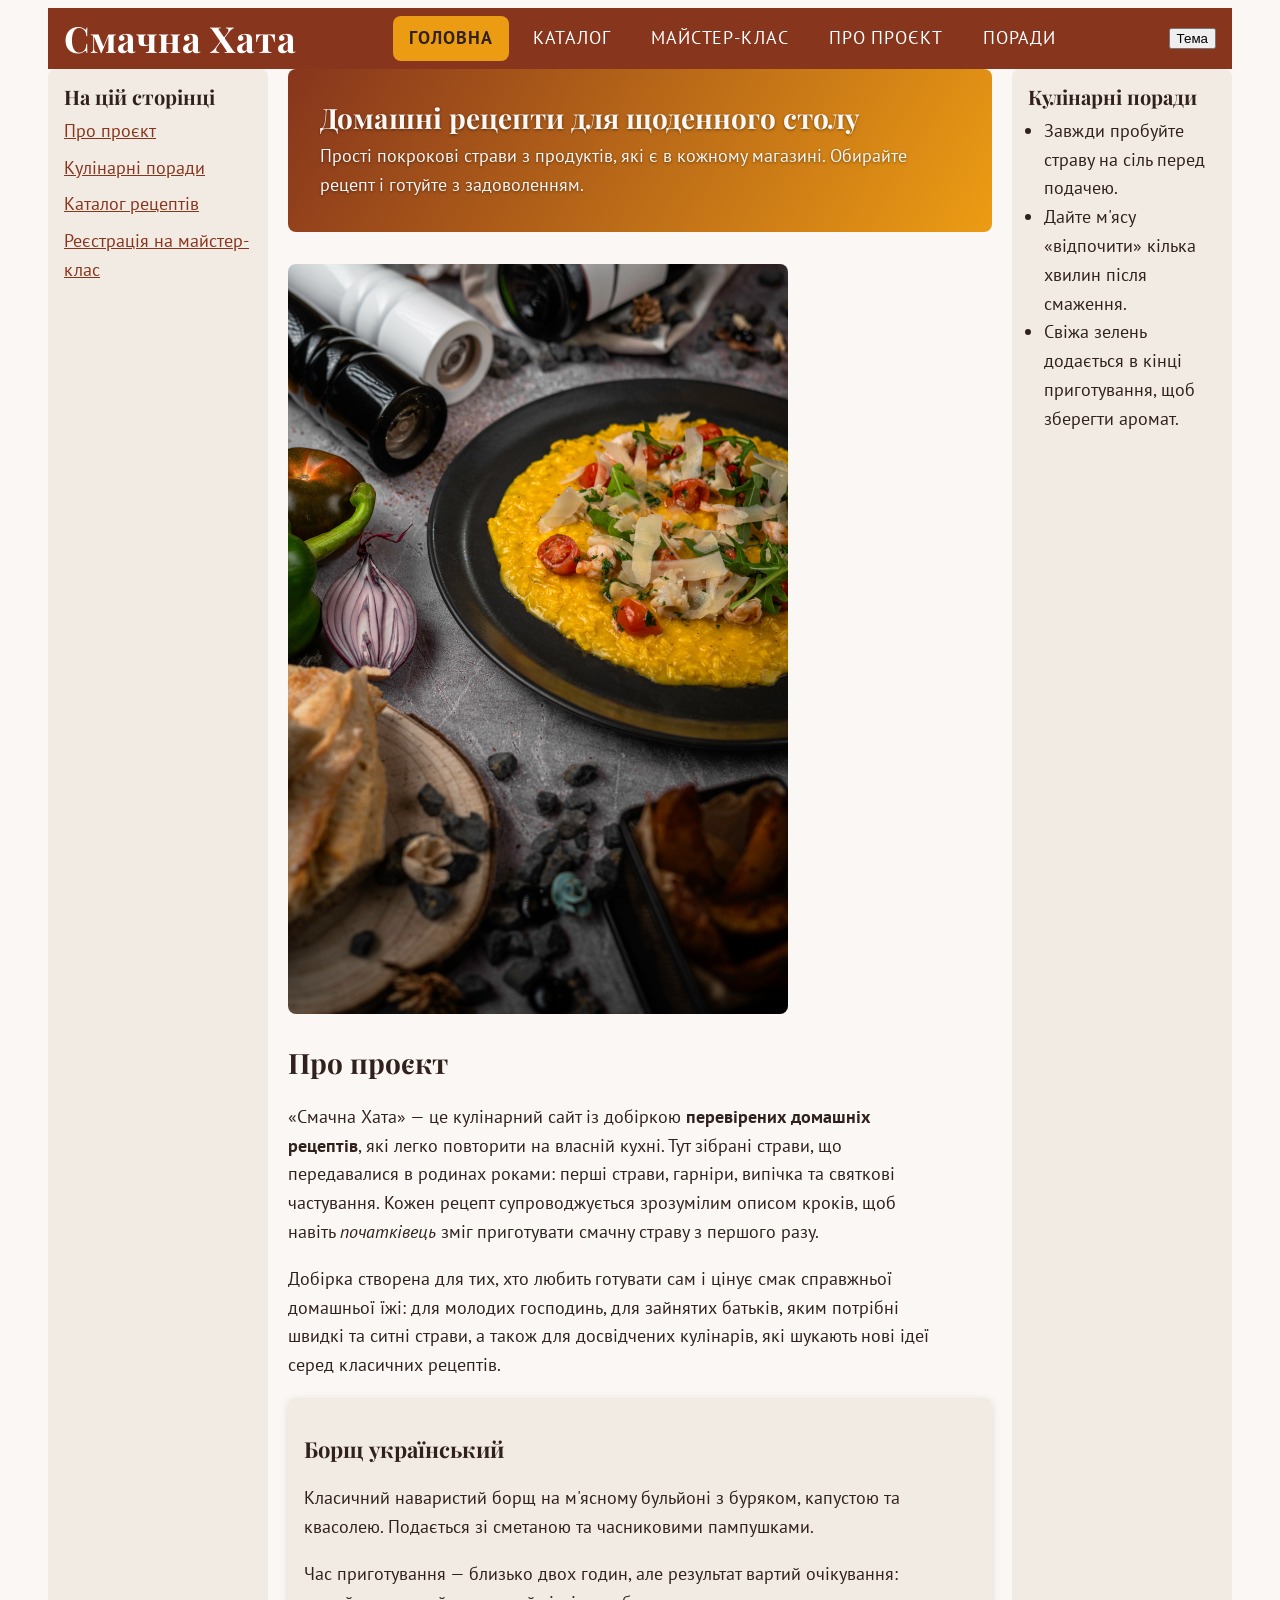
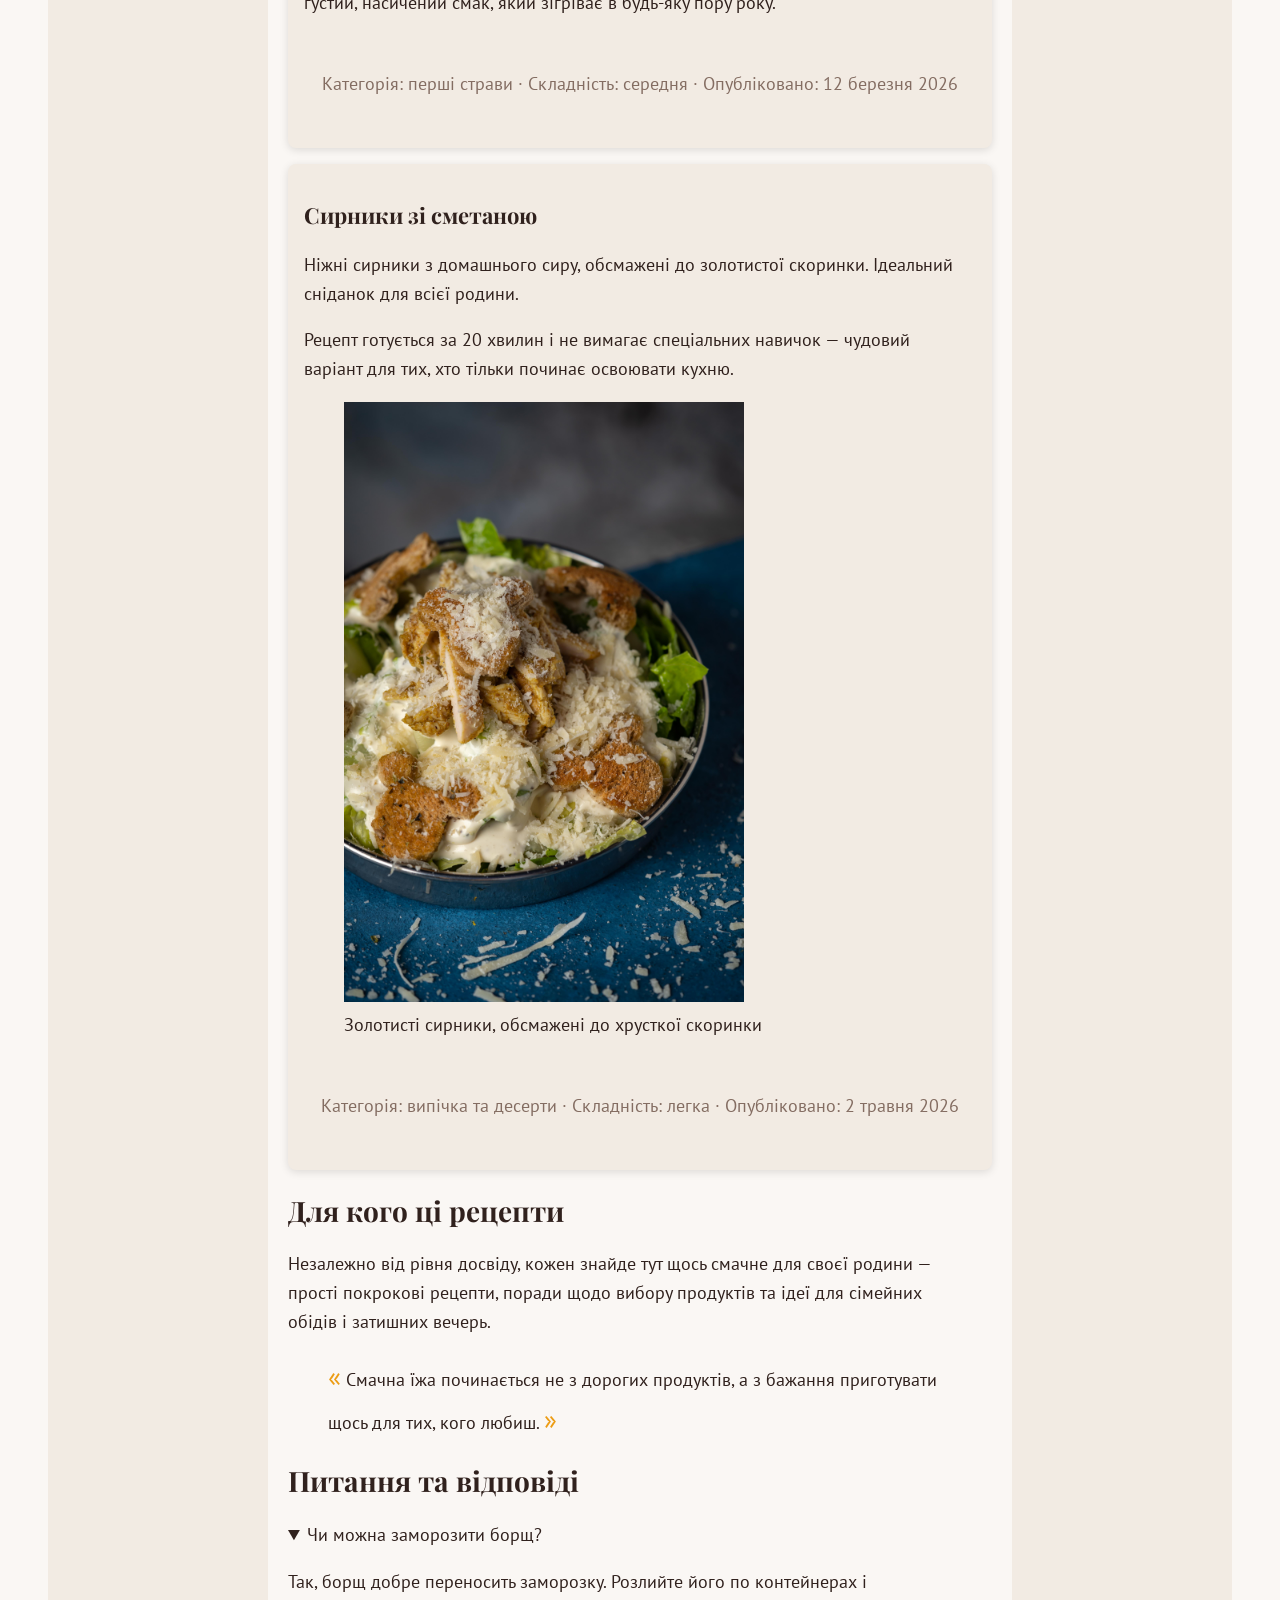
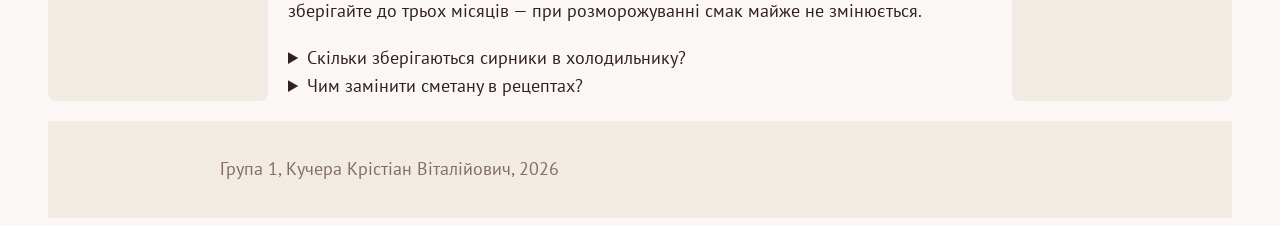
==== commit 04caf555: "Меню, що складається, і переходи на картках" ====
--- a/index.html
+++ b/index.html
@@ -13,16 +13,19 @@
     <header class="site-header">
         <h1>Смачна Хата</h1>
 
-        <nav aria-label="Головне меню">
-            <ul class="menu">
-                <li><a href="index.html" class="current">Головна</a></li>
-                <li><a href="catalog.html">Каталог</a></li>
-                <li><a href="form.html">Майстер-клас</a></li>
-                <li><a href="#about">Про проєкт</a></li>
-                <li><a href="#tips">Поради</a></li>
-            </ul>
+        <nav class="nav" aria-label="Головне меню">
+            <details open>
+                <summary class="nav__toggle">☰ Меню</summary>
+                <ul class="menu">
+                    <li><a href="index.html" class="current">Головна</a></li>
+                    <li><a href="catalog.html">Каталог</a></li>
+                    <li><a href="form.html">Майстер-клас</a></li>
+                    <li><a href="#about">Про проєкт</a></li>
+                    <li><a href="#tips">Поради</a></li>
+                </ul>
+            </details>
         </nav>
-         <button onclick="document.body.classList.toggle('dark-theme')">Тема</button>
+        <button onclick="document.body.classList.toggle('dark-theme')">Тема</button>
     </header>
 
     <div class="layout">
@@ -37,115 +40,116 @@
             </ul>
         </nav>
 
-    <main class="layout__main">
-        <section class="banner">
-            <h2>Домашні рецепти для щоденного столу</h2>
-            <p>Прості покрокові страви з продуктів, які є в кожному магазині. Обирайте рецепт і готуйте з задоволенням.</p>
-        </section>
-        <img src="images/borscht-dish.jpg" alt="Борщ, прикрашений свіжою зеленню"
-            width="500" height="500" loading="lazy">
-        <section id="about">
-            <h2>Про проєкт</h2>
-            <p>
-                «Смачна Хата» — це кулінарний сайт із добіркою <strong>перевірених домашніх рецептів</strong>,
-                які легко повторити на власній кухні. Тут зібрані страви, що передавалися в родинах роками:
-                перші страви, гарніри, випічка та святкові частування. Кожен рецепт супроводжується
-                зрозумілим описом кроків, щоб навіть <em>початківець</em> зміг приготувати смачну страву
-                з першого разу.
-            </p>
-            <p>
-                Добірка створена для тих, хто любить готувати сам і цінує смак справжньої домашньої їжі:
-                для молодих господинь, для зайнятих батьків, яким потрібні швидкі та ситні страви, а
-                також для досвідчених кулінарів, які шукають нові ідеї серед класичних рецептів.
-            </p>
-
-            <article class="card" id="promo">
-                <header>
-                    <h3>Борщ український</h3>
-                </header>
+        <main class="layout__main">
+            <section class="banner">
+                <h2>Домашні рецепти для щоденного столу</h2>
+                <p>Прості покрокові страви з продуктів, які є в кожному магазині. Обирайте рецепт і готуйте з
+                    задоволенням.</p>
+            </section>
+            <img src="images/borscht-dish.jpg" alt="Борщ, прикрашений свіжою зеленню" width="500" height="500"
+                loading="lazy">
+            <section id="about">
+                <h2>Про проєкт</h2>
                 <p>
-                    Класичний наваристий борщ на м'ясному бульйоні з буряком, капустою та квасолею.
-                    Подається зі сметаною та часниковими пампушками.
+                    «Смачна Хата» — це кулінарний сайт із добіркою <strong>перевірених домашніх рецептів</strong>,
+                    які легко повторити на власній кухні. Тут зібрані страви, що передавалися в родинах роками:
+                    перші страви, гарніри, випічка та святкові частування. Кожен рецепт супроводжується
+                    зрозумілим описом кроків, щоб навіть <em>початківець</em> зміг приготувати смачну страву
+                    з першого разу.
                 </p>
                 <p>
-                    Час приготування — близько двох годин, але результат вартий очікування: густий,
-                    насичений смак, який зігріває в будь-яку пору року.
+                    Добірка створена для тих, хто любить готувати сам і цінує смак справжньої домашньої їжі:
+                    для молодих господинь, для зайнятих батьків, яким потрібні швидкі та ситні страви, а
+                    також для досвідчених кулінарів, які шукають нові ідеї серед класичних рецептів.
                 </p>
-                
-                <footer>
-                    <p>Категорія: перші страви · Складність: середня ·
-                        Опубліковано: <time datetime="2026-03-12">12 березня 2026</time>
+
+                <article class="card" id="promo">
+                    <header>
+                        <h3>Борщ український</h3>
+                    </header>
+                    <p>
+                        Класичний наваристий борщ на м'ясному бульйоні з буряком, капустою та квасолею.
+                        Подається зі сметаною та часниковими пампушками.
                     </p>
-                </footer>
-            </article>
+                    <p>
+                        Час приготування — близько двох годин, але результат вартий очікування: густий,
+                        насичений смак, який зігріває в будь-яку пору року.
+                    </p>
 
-            <article class="card">
-                <header>
-                    <h3>Сирники зі сметаною</h3>
-                </header>
+                    <footer>
+                        <p>Категорія: перші страви · Складність: середня ·
+                            Опубліковано: <time datetime="2026-03-12">12 березня 2026</time>
+                        </p>
+                    </footer>
+                </article>
+
+                <article class="card">
+                    <header>
+                        <h3>Сирники зі сметаною</h3>
+                    </header>
+                    <p>
+                        Ніжні сирники з домашнього сиру, обсмажені до золотистої скоринки. Ідеальний
+                        сніданок для всієї родини.
+                    </p>
+                    <p>
+                        Рецепт готується за 20 хвилин і не вимагає спеціальних навичок — чудовий варіант
+                        для тих, хто тільки починає освоювати кухню.
+                    </p>
+                    <figure>
+                        <img src="images/syrnyky-dish.jpg" alt="Готові сирники, викладені на тарілку" width="400"
+                            height="600" loading="lazy">
+                        <figcaption>Золотисті сирники, обсмажені до хрусткої скоринки</figcaption>
+                    </figure>
+                    <footer>
+                        <p>Категорія: випічка та десерти · Складність: легка ·
+                            Опубліковано: <time datetime="2026-05-02">2 травня 2026</time>
+                        </p>
+                    </footer>
+                </article>
+            </section>
+
+            <section>
+                <h2>Для кого ці рецепти</h2>
                 <p>
-                    Ніжні сирники з домашнього сиру, обсмажені до золотистої скоринки. Ідеальний
-                    сніданок для всієї родини.
+                    Незалежно від рівня досвіду, кожен знайде тут щось смачне для своєї родини — прості
+                    покрокові рецепти, поради щодо вибору продуктів та ідеї для сімейних обідів і затишних
+                    вечерь.
                 </p>
-                <p>
-                    Рецепт готується за 20 хвилин і не вимагає спеціальних навичок — чудовий варіант
-                    для тих, хто тільки починає освоювати кухню.
-                </p>
-                <figure>
-                    <img src="images/syrnyky-dish.jpg" alt="Готові сирники, викладені на тарілку"
-                        width="400" height="600" loading="lazy">
-                    <figcaption>Золотисті сирники, обсмажені до хрусткої скоринки</figcaption>
-                </figure>
-                <footer>
-                    <p>Категорія: випічка та десерти · Складність: легка ·
-                        Опубліковано: <time datetime="2026-05-02">2 травня 2026</time>
+                <blockquote>
+                    Смачна їжа починається не з дорогих продуктів, а з бажання приготувати щось для тих,
+                    кого любиш.
+                </blockquote>
+            </section>
+
+            <section>
+                <h2>Питання та відповіді</h2>
+
+                <details open>
+                    <summary>Чи можна заморозити борщ?</summary>
+                    <p>
+                        Так, борщ добре переносить заморозку. Розлийте його по контейнерах і зберігайте
+                        до трьох місяців — при розморожуванні смак майже не змінюється.
                     </p>
-                </footer>
-            </article>
-        </section>
+                </details>
 
-        <section>
-            <h2>Для кого ці рецепти</h2>
-            <p>
-                Незалежно від рівня досвіду, кожен знайде тут щось смачне для своєї родини — прості
-                покрокові рецепти, поради щодо вибору продуктів та ідеї для сімейних обідів і затишних
-                вечерь.
-            </p>
-            <blockquote>
-                Смачна їжа починається не з дорогих продуктів, а з бажання приготувати щось для тих,
-                кого любиш.
-            </blockquote>
-        </section>
+                <details>
+                    <summary>Скільки зберігаються сирники в холодильнику?</summary>
+                    <p>
+                        Готові сирники варто зʼїсти протягом двох днів, зберігаючи їх у закритому контейнері
+                        в холодильнику. Розігрівати краще на сковороді, а не в мікрохвильовці.
+                    </p>
+                </details>
 
-        <section>
-            <h2>Питання та відповіді</h2>
+                <details>
+                    <summary>Чим замінити сметану в рецептах?</summary>
+                    <p>
+                        Сметану можна замінити натуральним йогуртом без цукру — смак стане трохи легшим,
+                        але текстура страви залишиться подібною.
+                    </p>
+                </details>
+            </section>
 
-            <details open>
-                <summary>Чи можна заморозити борщ?</summary>
-                <p>
-                    Так, борщ добре переносить заморозку. Розлийте його по контейнерах і зберігайте
-                    до трьох місяців — при розморожуванні смак майже не змінюється.
-                </p>
-            </details>
-
-            <details>
-                <summary>Скільки зберігаються сирники в холодильнику?</summary>
-                <p>
-                    Готові сирники варто зʼїсти протягом двох днів, зберігаючи їх у закритому контейнері
-                    в холодильнику. Розігрівати краще на сковороді, а не в мікрохвильовці.
-                </p>
-            </details>
-
-            <details>
-                <summary>Чим замінити сметану в рецептах?</summary>
-                <p>
-                    Сметану можна замінити натуральним йогуртом без цукру — смак стане трохи легшим,
-                    але текстура страви залишиться подібною.
-                </p>
-            </details>
-        </section>
-
-    </main>
+        </main>
 
         <aside class="layout__aside" id="tips">
             <h2>Кулінарні поради</h2>
@@ -156,11 +160,11 @@
             </ul>
         </aside>
 
-    <footer class="layout__footer">
-        <p>Група 1, Кучера Крістіан Віталійович, 2026</p>
-    </footer>
-</div>
+        <footer class="layout__footer">
+            <p>Група 1, Кучера Крістіан Віталійович, 2026</p>
+        </footer>
+    </div>
 
 </body>
 
-</html>
+</html>
--- a/css/styles.css
+++ b/css/styles.css
@@ -71,24 +71,19 @@
     background-color: var(--color-bg);
 }
 
-h1 {
-    font-size: clamp(1.75rem, 6vw, 2.25rem);
-}
-
-h2 {
-    font-size: clamp(1.4rem, 4.5vw, 1.75rem);
-}
+h1,
+h2,
 h3 {
     font-family: var(--font-heading);
     line-height: 1.2;
 }
 
 h1 {
-    font-size: 2.25rem;
+    font-size: clamp(1.75rem, 6vw, 2.25rem);
 }
 
 h2 {
-    font-size: 1.75rem;
+    font-size: clamp(1.4rem, 4.5vw, 1.75rem);
 }
 
 h3 {
@@ -405,9 +400,25 @@
     margin: var(--space-md) 0 0;
 }
 
+
+/* 1 / 2 / 3 картки в ряд змінюємо мінімальною шириною колонки,
+   а не кількістю колонок: auto-fit сам вирішує, скільки влізе */
+@media (min-width: 768px) {
+    .cards {
+        --min-col: 220px;
+    }
+}
+
+@media (min-width: 1024px) {
+    .cards {
+        --min-col: 200px;
+    }
+}
+
 /* Пишемо .cards .card, щоб не зачепити статті-картки на головній з LR4.
    Падінг від правила article тут скидаємо: картинка має йти від краю до краю. */
 .cards .card {
+    transition: transform 250ms ease, box-shadow 250ms ease;
     display: flex;
     flex-direction: column;
     margin: 0;
@@ -426,6 +437,7 @@
 
 .card__img {
     /* block, бо img за замовчуванням рядковий і лишає під собою зайві пікселі */
+    transition: transform 400ms ease;
     flex-shrink: 0;
     display: block;
     width: 100%;
@@ -483,11 +495,18 @@
    sticky її прилипає, а z-index тримає над картками, у яких теж є position.
    Пишемо body > header, щоб не зробити липкими header усередині статей. */
 body > header {
-    position: sticky;
-    top: 0;
-    z-index: 10;
     padding: var(--space-sm) var(--space-md);
     background-color: var(--color-brand);
+}
+
+/* На телефоні відкрите меню займало б пів екрана, тому шапка
+   стає липкою з планшета */
+@media (min-width: 768px) {
+    body > header {
+        position: sticky;
+        top: 0;
+        z-index: 10;
+    }
 }
 
 main > img {
@@ -526,13 +545,40 @@
 }
 
 /* ===== Макет сторінки через grid-template-areas ===== */
+/* База — телефон: одна колонка, зони йдуть одна за одною */
 .layout {
     display: grid;
-    grid-template-columns: var(--sidebar) 1fr var(--sidebar);
+    gap: var(--gap);
+    grid-template-columns: 1fr;
+    grid-template-rows: auto 1fr auto auto; /* росте main, щоб футер стояв унизу */
     grid-template-areas:
-        "nav  main side"
-        "foot foot foot";
-    gap: var(--gap);
+        "nav"
+        "main"
+        "side"
+        "foot";
+}
+
+/* Планшет: дві колонки */
+@media (min-width: 768px) {
+    .layout {
+        grid-template-columns: 2fr 1fr;
+        grid-template-rows: auto 1fr auto;
+        grid-template-areas:
+            "nav  nav"
+            "main side"
+            "foot foot";
+    }
+}
+
+/* Десктоп: повна схема з LR6 */
+@media (min-width: 1024px) {
+    .layout {
+        grid-template-columns: var(--sidebar) 1fr var(--sidebar);
+        grid-template-rows: 1fr auto;
+        grid-template-areas:
+            "nav  main side"
+            "foot foot foot";
+    }
 }
 
 .layout__nav {
@@ -588,14 +634,14 @@
     display: flex;
     flex-direction: column;
     min-height: 100vh;
-    margin: 0;
+    width: min(100%, 1200px); /* макет не розтягується на широких моніторах */
+    margin: 0 auto;           /* і стоїть по центру */
     padding: var(--space-sm);
 }
 
 .layout {
     flex: 1;
     /* ряд зі змістом росте, ряд футера лишається по вмісту */
-    grid-template-rows: 1fr auto;
 }
 
 main {
@@ -672,6 +718,90 @@
   --color-text: #eaeded;
   --color-accent: #5dade2;
 }
+
+
+/* ===== Меню, що складається (details/summary, без JavaScript) ===== */
+/* База — телефон: кнопка «☰ Меню» і вертикальний список */
+.nav {
+    flex: 1 1 100%;
+}
+
+.nav__toggle {
+    display: flex;
+    align-items: center;
+    min-height: 44px; /* мінімальна зона натискання для пальця */
+    padding: var(--space-sm) var(--space-md);
+    list-style: none;
+    font-weight: bold;
+    color: var(--color-text);
+    background-color: var(--color-accent);
+    border-radius: var(--radius);
+    cursor: pointer;
+}
+
+.nav__toggle::-webkit-details-marker {
+    display: none;
+}
+
+.nav__toggle:hover {
+    background-color: var(--color-surface);
+}
+
+/* Видимий фокус для клавіатури: Tab, потім Enter або Пробіл */
+.nav__toggle:focus-visible {
+    outline: 3px solid var(--color-bg);
+    outline-offset: 2px;
+}
+
+.nav details[open] > .nav__toggle {
+    margin-bottom: var(--space-sm);
+}
+
+.nav details > .menu {
+    flex-direction: column;
+}
+
+.nav .menu a {
+    display: flex;
+    align-items: center;
+    min-height: 44px;
+}
+
+/* Планшет і вище: кнопка зникає, меню стає горизонтальним рядом */
+@media (min-width: 768px) {
+    .nav {
+        flex: 0 1 auto;
+    }
+
+    .nav__toggle {
+        display: none;
+    }
+
+    .nav details > .menu {
+        flex-direction: row;
+    }
+
+    .nav .menu a {
+        display: block;
+        min-height: 0;
+    }
+}
+
+/* ===== Переходи на картках ===== */
+/* transition стоїть на базовому правилі .cards .card (вище), а не в :hover,
+   тому картка плавно повертається назад, коли курсор іде геть.
+   :focus-within дає той самий ефект для клавіатури. */
+.cards .card:hover,
+.cards .card:focus-within {
+    transform: translateY(-6px);
+    box-shadow: 0 14px 28px rgb(0 0 0 / 18%);
+}
+
+/* Вкладений ефект: обкладинка трохи збільшується */
+.cards .card:hover .card__img,
+.cards .card:focus-within .card__img {
+    transform: scale(1.08);
+}
 /* ===== Демонстрація: схлопування відступів ===== */
 /* Схлопування вертикальних відступів (margin collapse).
    Якщо розкоментувати блок нижче, відстань між абзацами .card__meta
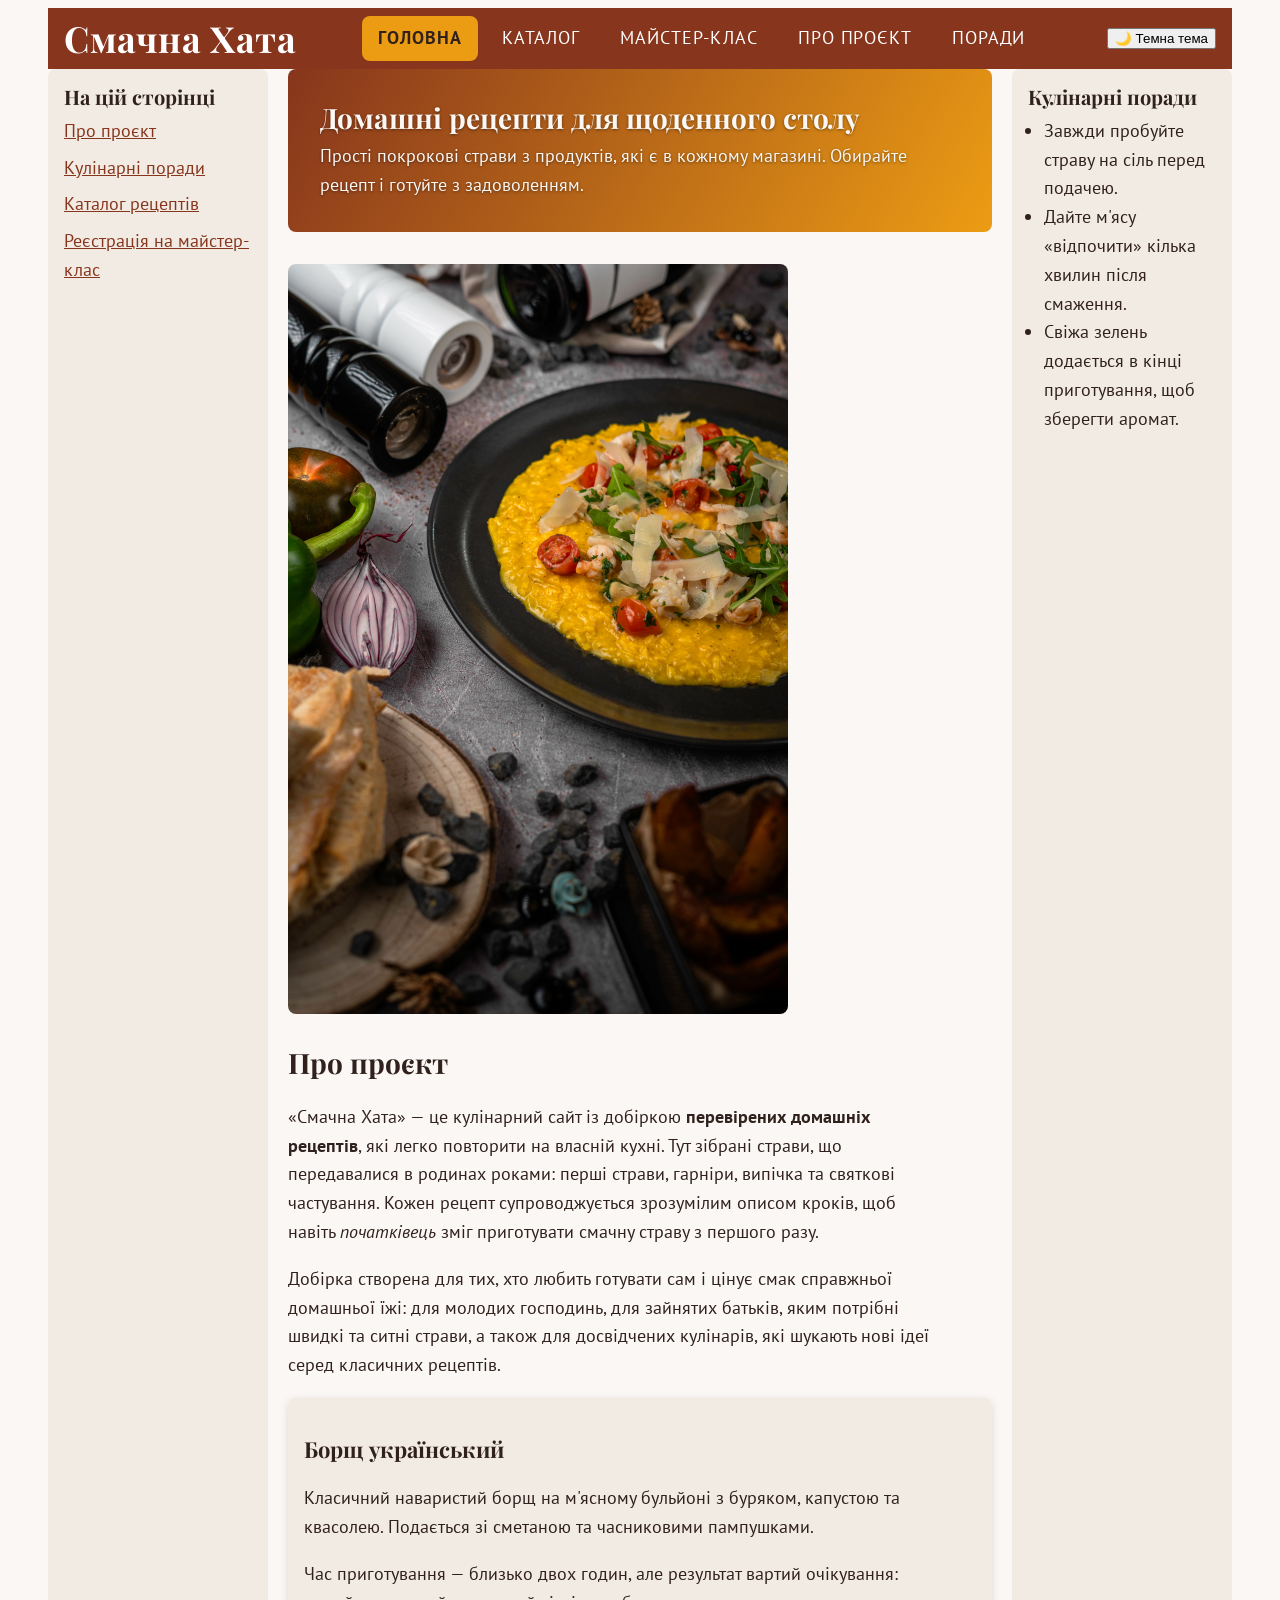
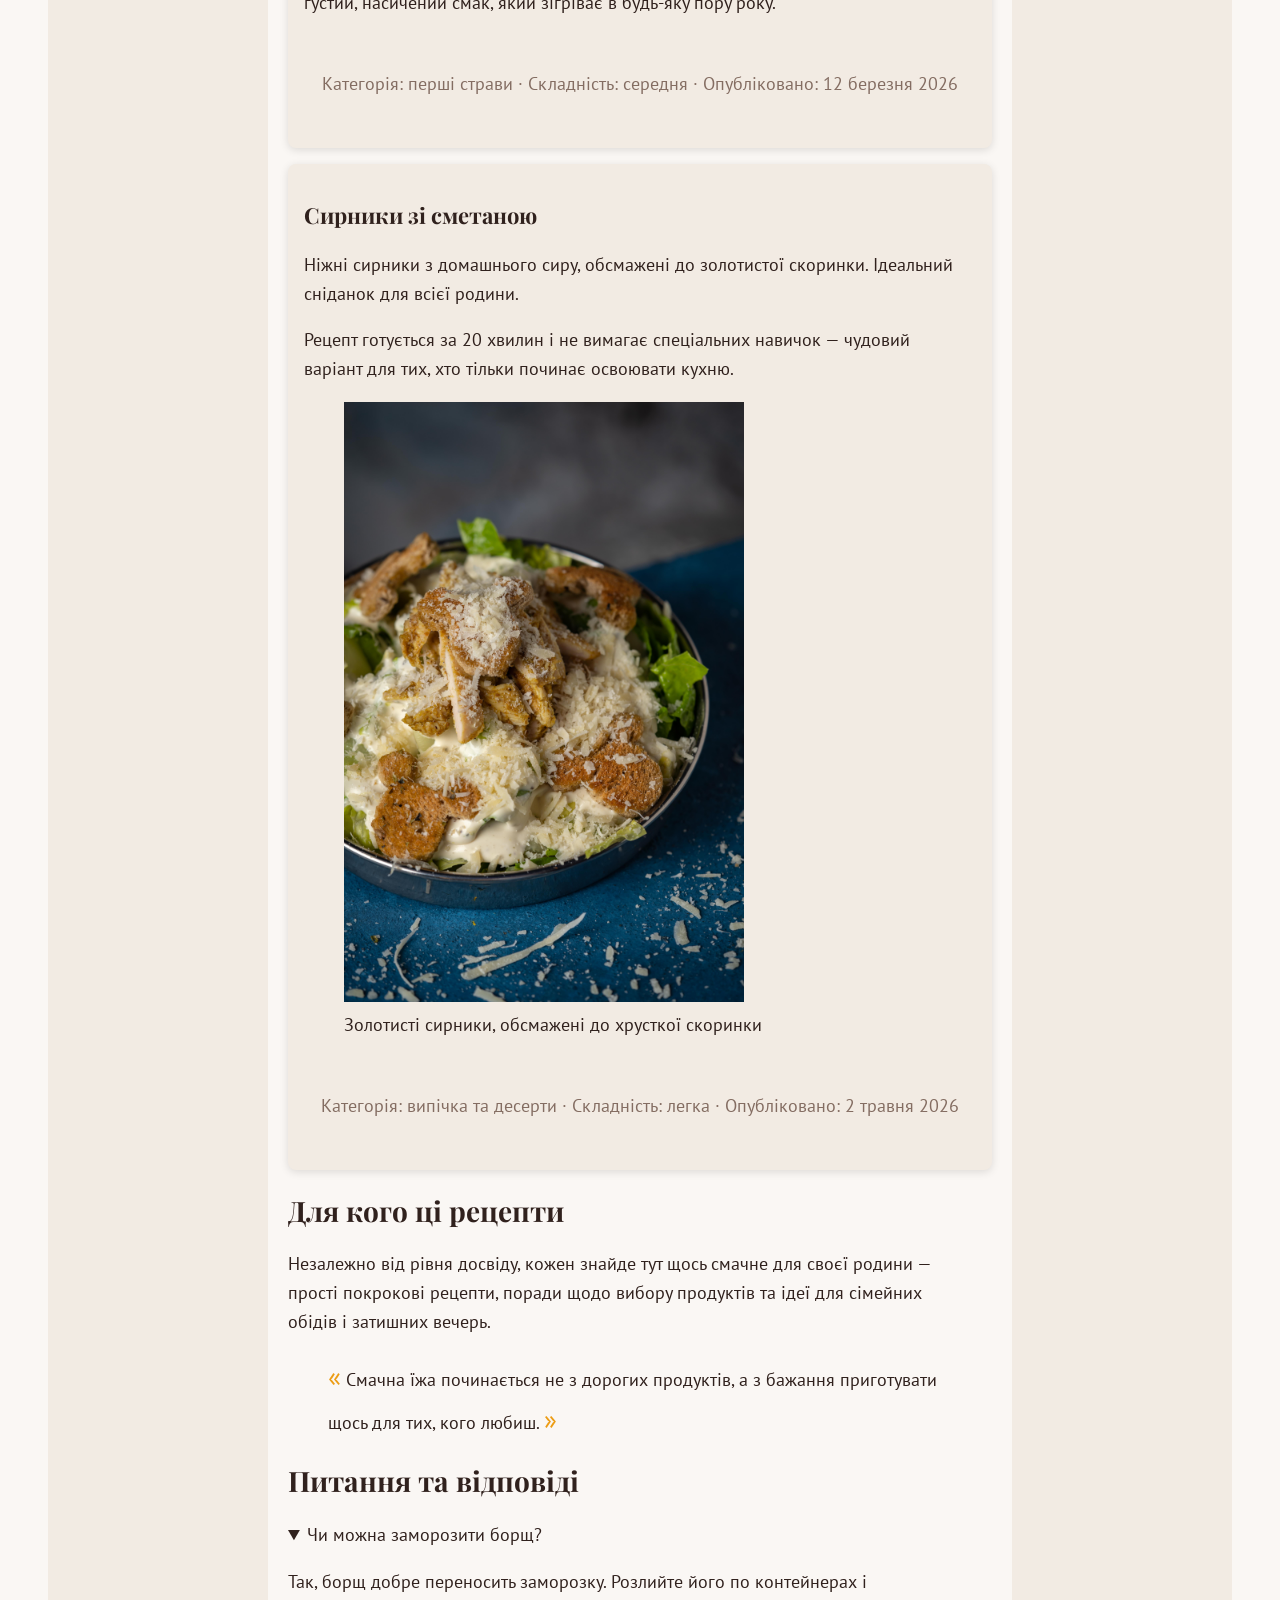
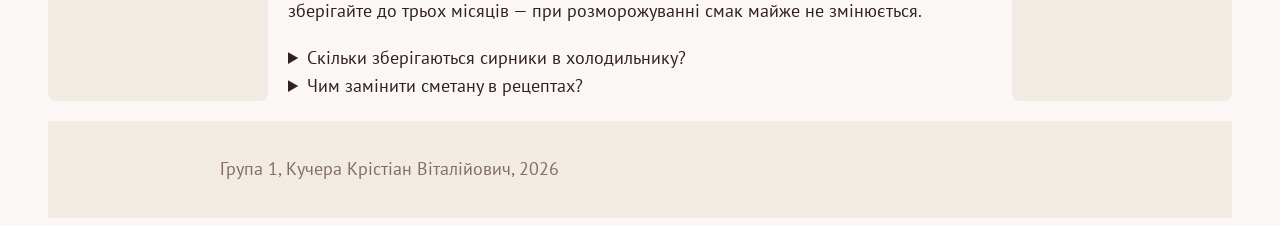
==== commit e69fd997: "LR9: перемикач теми поверх системної схеми" ====
--- a/index.html
+++ b/index.html
@@ -6,6 +6,7 @@
     <meta name="viewport" content="width=device-width, initial-scale=1">
     <title>Смачна Хата — домашні рецепти</title>
     <link rel="stylesheet" href="css/styles.css">
+    <script src="js/app.js" defer></script>
 </head>
 
 <body>
@@ -13,19 +14,17 @@
     <header class="site-header">
         <h1>Смачна Хата</h1>
 
-        <nav class="nav" aria-label="Головне меню">
-            <details open>
-                <summary class="nav__toggle">☰ Меню</summary>
-                <ul class="menu">
+        <button id="burger" class="burger" type="button" aria-expanded="false" aria-controls="menu">☰ Меню</button>
+        <nav id="menu" class="menu" aria-label="Головне меню">
+            <ul class="menu__list">
                     <li><a href="index.html" class="current">Головна</a></li>
                     <li><a href="catalog.html">Каталог</a></li>
                     <li><a href="form.html">Майстер-клас</a></li>
                     <li><a href="#about">Про проєкт</a></li>
                     <li><a href="#tips">Поради</a></li>
                 </ul>
-            </details>
         </nav>
-        <button onclick="document.body.classList.toggle('dark-theme')">Тема</button>
+        <button id="theme" type="button" aria-pressed="false">🌙 Темна тема</button>
     </header>
 
     <div class="layout">
@@ -167,4 +166,4 @@
 
 </body>
 
-</html>+</html>
--- a/css/styles.css
+++ b/css/styles.css
@@ -128,7 +128,7 @@
     margin: 0;
 }
 
-.menu {
+.menu__list {
     display: flex;
     flex-wrap: wrap;
     gap: var(--space-sm);
@@ -712,76 +712,98 @@
     cursor: pointer;
 }
 
-.dark-theme {
-  --color-bg: #1b2631;
-  --color-surface: #22313f;
-  --color-text: #eaeded;
-  --color-accent: #5dade2;
-}
-
-
-/* ===== Меню, що складається (details/summary, без JavaScript) ===== */
-/* База — телефон: кнопка «☰ Меню» і вертикальний список */
-.nav {
+:root.dark-theme {
+    color-scheme: dark;
+    --color-brand: #512e1f;
+    --color-accent: #5dade2;
+    --color-bg: #1b2631;
+    --color-surface: #22313f;
+    --color-text: #eaeded;
+    --color-muted: #bdc3c7;
+}
+
+:root.light-theme {
+    color-scheme: light;
+    --color-brand: hsl(14 65% 32%);
+    --color-accent: hsl(38 85% 50%);
+    --color-bg: hsl(30 40% 97%);
+    --color-surface: hsl(30 35% 92%);
+    --color-text: hsl(15 25% 15%);
+    --color-muted: hsl(20 15% 45%);
+}
+
+@media (prefers-color-scheme: dark) {
+    :root:not(.dark-theme):not(.light-theme) {
+        color-scheme: dark;
+        --color-brand: #512e1f;
+        --color-accent: #5dade2;
+        --color-bg: #1b2631;
+        --color-surface: #22313f;
+        --color-text: #eaeded;
+        --color-muted: #bdc3c7;
+    }
+}
+
+
+.site-header #menu {
+    display: none;
     flex: 1 1 100%;
 }
 
-.nav__toggle {
+.site-header #menu.open {
+    display: block;
+}
+
+.menu__list {
+    flex-direction: column;
+    list-style: none;
+    margin: 0;
+    padding: 0;
+}
+
+.menu a {
     display: flex;
     align-items: center;
-    min-height: 44px; /* мінімальна зона натискання для пальця */
+    min-height: 44px;
+}
+
+.burger {
+    min-height: 44px;
     padding: var(--space-sm) var(--space-md);
-    list-style: none;
+    font: inherit;
     font-weight: bold;
     color: var(--color-text);
     background-color: var(--color-accent);
+    border: 0;
     border-radius: var(--radius);
     cursor: pointer;
 }
 
-.nav__toggle::-webkit-details-marker {
-    display: none;
-}
-
-.nav__toggle:hover {
+.burger:hover {
     background-color: var(--color-surface);
 }
 
-/* Видимий фокус для клавіатури: Tab, потім Enter або Пробіл */
-.nav__toggle:focus-visible {
+.burger:focus-visible {
     outline: 3px solid var(--color-bg);
     outline-offset: 2px;
 }
 
-.nav details[open] > .nav__toggle {
-    margin-bottom: var(--space-sm);
-}
-
-.nav details > .menu {
-    flex-direction: column;
-}
-
-.nav .menu a {
-    display: flex;
-    align-items: center;
-    min-height: 44px;
-}
-
 /* Планшет і вище: кнопка зникає, меню стає горизонтальним рядом */
 @media (min-width: 768px) {
-    .nav {
+    .burger {
+        display: none;
+    }
+
+    .site-header #menu {
+        display: block;
         flex: 0 1 auto;
     }
 
-    .nav__toggle {
-        display: none;
-    }
-
-    .nav details > .menu {
+    .menu__list {
         flex-direction: row;
     }
 
-    .nav .menu a {
+    .menu a {
         display: block;
         min-height: 0;
     }
@@ -802,6 +824,102 @@
 .cards .card:focus-within .card__img {
     transform: scale(1.08);
 }
+
+
+/* ===== Анімація появи модалки ===== */
+@keyframes fade {
+    from { opacity: 0; }
+    to   { opacity: 1; }
+}
+
+@keyframes pop {
+    from { opacity: 0; transform: translateY(24px) scale(0.96); }
+    to   { opacity: 1; transform: translateY(0) scale(1); }
+}
+
+/* both = backwards + forwards: до початку анімації елемент стоїть у стані
+   першого кадру, а після кінця лишається в стані останнього. Без both під
+   час затримки він би показувався вже готовим і потім різко «стрибав»
+   на початок анімації. Тло з'являється швидше (200ms), сам блок «доганяє» (280ms). */
+dialog[open] {
+    animation: pop 280ms ease-out both;
+}
+
+dialog[open]::backdrop {
+    animation: fade 200ms ease-out both;
+}
+
+/* ===== Спінер завантаження (заготовка для LR10) ===== */
+/* display задаємо тільки для .loader:not([hidden]): звичайне .loader { display: flex }
+   перебило б атрибут hidden, і індикатор був би видно завжди */
+.loader:not([hidden]) {
+    display: flex;
+    align-items: center;
+    gap: var(--gap);
+    margin: var(--space-md) 0 0;
+}
+
+.loader p {
+    margin: 0;
+}
+
+/* linear, бо кут росте рівномірно: колесо крутиться з постійною швидкістю.
+   З ease кожен оберт починався б повільно, прискорювався й гальмував,
+   тож спінер смикався б на кожному колі. */
+.spinner {
+    width: 48px;
+    height: 48px;
+    border: 6px solid var(--color-surface);
+    border-top-color: var(--color-accent);
+    border-radius: 50%;
+    animation: spin 900ms linear infinite;
+}
+
+@keyframes spin {
+    to { transform: rotate(360deg); }
+}
+
+/* ===== Повага до prefers-reduced-motion ===== */
+/* Загальний блок: рух не вимикаємо, а робимо миттєвим (0.01ms). Якби тривалість
+   була 0, події animationend і transitionend могли б не спрацювати.
+   !important тут виправданий: правило має перебити будь-яку тривалість у
+   будь-якому компоненті, а перелічувати їх усі й підтримувати список ніхто не буде. */
+@media (prefers-reduced-motion: reduce) {
+    *,
+    *::before,
+    *::after {
+        animation-duration: 0.01ms !important;
+        animation-iteration-count: 1 !important;
+        transition-duration: 0.01ms !important;
+        scroll-behavior: auto !important;
+    }
+}
+
+/* Тонше правило для картки: замість руху лишаємо безпечний відгук рамкою */
+@media (prefers-reduced-motion: reduce) {
+    .cards .card:hover,
+    .cards .card:focus-within {
+        transform: none;
+        border-color: var(--color-accent);
+    }
+
+    .cards .card:hover .card__img,
+    .cards .card:focus-within .card__img {
+        transform: none;
+    }
+}
+
+/* ===== Демонстрація роботи (JS) ===== */
+/* pre-line зберігає переноси рядків із тексту, але склеює зайві пробіли;
+   без нього весь вивід склеївся б в один суцільний рядок. */
+.js-out {
+    white-space: pre-line;
+    font-family: ui-monospace, monospace;
+    background-color: var(--color-surface);
+    padding: var(--space-md);
+    border-radius: var(--radius);
+    line-height: 1.7;
+}
 /* ===== Демонстрація: схлопування відступів ===== */
 /* Схлопування вертикальних відступів (margin collapse).
    Якщо розкоментувати блок нижче, відстань між абзацами .card__meta
@@ -812,4 +930,62 @@
 
 .card__meta { margin-bottom: 24px; }
 .card__id { margin-top: 16px; }
-*/+*/
+
+/* Керування динамічним каталогом LR9 */
+.controls {
+    display: flex;
+    flex-wrap: wrap;
+    align-items: center;
+    gap: var(--space-sm);
+    margin-block: var(--space-md);
+}
+
+.controls input,
+.controls select {
+    max-width: 100%;
+    padding: var(--space-sm);
+    font: inherit;
+}
+
+.empty {
+    padding: var(--space-md);
+    background-color: var(--color-surface);
+    border-radius: var(--radius);
+}
+
+@media (max-width: 480px) {
+    .controls input,
+    .controls select {
+        flex: 1 1 100%;
+    }
+}
+
+/* Валідація форми й тимчасове повідомлення LR9 */
+.error {
+    display: block;
+    color: #b42318;
+    font-size: 0.9em;
+}
+
+.invalid {
+    border: 2px solid #b42318 !important;
+    background-color: #fff1f0 !important;
+}
+
+.toast {
+    position: fixed;
+    right: 1rem;
+    bottom: 1rem;
+    z-index: 20;
+    max-width: min(90vw, 24rem);
+    padding: var(--space-md);
+    color: white;
+    background-color: var(--color-brand);
+    border-radius: var(--radius);
+    box-shadow: var(--shadow);
+}
+
+.toast[hidden] {
+    display: none;
+}
